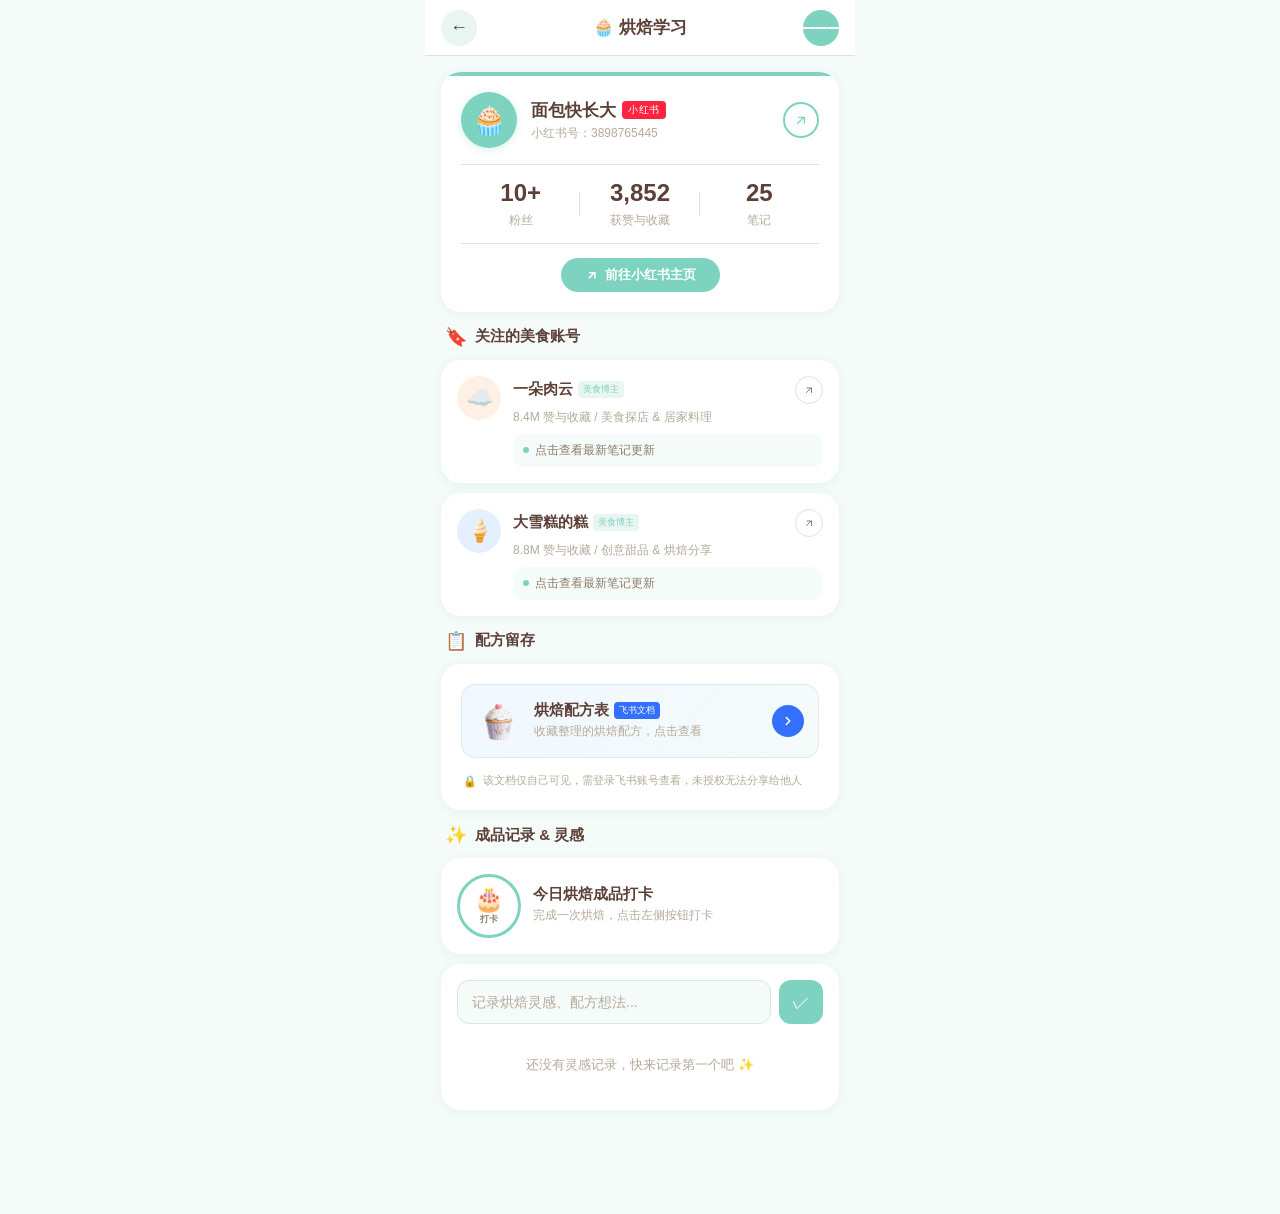
==== detail-baking.html @ 37992ed1 "烘焙学习页：第4步-成品记录打卡+灵感记录功能" ====
<!DOCTYPE html>
<html lang="zh-CN">
<head>
<meta charset="UTF-8">
<meta name="viewport" content="width=device-width, initial-scale=1.0, maximum-scale=1.0, user-scalable=no">
<title>烘焙学习</title>
<meta name="theme-color" content="#7DD3C0">
<meta name="apple-mobile-web-app-capable" content="yes">
<meta name="apple-mobile-web-app-status-bar-style" content="default">
<link rel="apple-touch-icon" href="icons/apple-touch-icon.png">
<link rel="manifest" href="manifest.json">
<link rel="icon" type="image/png" href="icons/favicon-32.png">
<style>
/* ============================================
   烘焙学习页 - 薄荷绿×巧克力棕
   ============================================ */
:root {
  --mint: #7DD3C0;
  --mint-light: #E8F5F1;
  --mint-lighter: #F5FBF9;
  --choco: #5D4037;
  --choco-light: #8D7B68;
  --choco-hint: #B5A99A;
  --border: #D4E8E0;
  --white: #FFFFFF;
  --shadow: 0 2px 12px rgba(125, 211, 192, 0.15);
  --shadow-float: 0 4px 20px rgba(125, 211, 192, 0.20);
}
*, *::before, *::after { margin: 0; padding: 0; box-sizing: border-box; }
body {
  font-family: -apple-system, BlinkMacSystemFont, 'PingFang SC', 'Noto Sans CJK SC', sans-serif;
  background: var(--mint-lighter);
  color: var(--choco);
  min-height: 100vh;
  max-width: 430px;
  margin: 0 auto;
  -webkit-font-smoothing: antialiased;
  padding-bottom: 90px;
}

/* --- 顶部导航栏 --- */
.header {
  position: sticky; top: 0; z-index: 100;
  display: flex; align-items: center; justify-content: space-between;
  height: 56px; padding: 0 16px;
  background: var(--white);
  border-bottom: 1px solid var(--border);
}
.header-back {
  width: 36px; height: 36px; border: none; border-radius: 50%;
  background: var(--mint-light); display: flex; align-items: center; justify-content: center;
  text-decoration: none; color: var(--choco); font-size: 18px; flex-shrink: 0;
}
.header-back:active { transform: scale(0.92); }
.header-title { flex: 1; text-align: center; font-size: 17px; font-weight: 600; color: var(--choco); }
.header-drawer {
  width: 36px; height: 36px; border: none; border-radius: 50%;
  background: var(--mint); display: flex; align-items: center; justify-content: center;
  cursor: pointer; flex-shrink: 0;
}
.header-drawer:active { transform: scale(0.92); }
.header-drawer span { display: block; width: 14px; height: 2px; background: var(--white); border-radius: 1px; margin: 1.5px 0; }

/* --- 主体内容 --- */
.main { padding: 16px 16px 0; }

/* --- 卡片 --- */
.card {
  background: var(--white);
  border-radius: 20px;
  padding: 20px;
  margin-bottom: 14px;
  box-shadow: var(--shadow);
}
.card-title {
  font-size: 15px; font-weight: 600; color: var(--choco);
  margin-bottom: 14px; display: flex; align-items: center; gap: 8px;
}
.card-title .emoji { font-size: 18px; }

/* ============================================
   第1步：小红书账号卡片
   ============================================ */
.xhs-card {
  background: var(--white);
  border-radius: 20px;
  padding: 20px;
  margin-bottom: 14px;
  box-shadow: var(--shadow);
  position: relative;
  overflow: hidden;
}
.xhs-card::before {
  content: '';
  position: absolute;
  top: 0; left: 0; right: 0;
  height: 4px;
  background: var(--mint);
}
.xhs-header {
  display: flex;
  align-items: center;
  gap: 14px;
  margin-bottom: 16px;
}
.xhs-avatar {
  width: 56px; height: 56px; border-radius: 50%;
  background: var(--mint);
  display: flex; align-items: center; justify-content: center;
  font-size: 28px; flex-shrink: 0;
  box-shadow: 0 2px 8px rgba(125, 211, 192, 0.3);
}
.xhs-info { flex: 1; min-width: 0; }
.xhs-name {
  font-size: 17px; font-weight: 700; color: var(--choco);
  margin-bottom: 3px;
  display: flex; align-items: center; gap: 6px;
}
.xhs-name .xhs-tag {
  font-size: 10px; font-weight: 500;
  background: #FF2442; color: #fff;
  padding: 2px 6px; border-radius: 4px;
  letter-spacing: 0.5px;
}
.xhs-id { font-size: 12px; color: var(--choco-hint); }
.xhs-jump-btn {
  width: 36px; height: 36px; border-radius: 50%;
  border: 2px solid var(--mint);
  background: var(--white);
  display: flex; align-items: center; justify-content: center;
  cursor: pointer; flex-shrink: 0;
  transition: all 0.2s;
}
.xhs-jump-btn:active { background: var(--mint-light); transform: scale(0.92); }
.xhs-jump-btn svg { width: 16px; height: 16px; color: var(--mint); }

.xhs-stats {
  display: flex;
  gap: 0;
  padding: 14px 0;
  border-top: 1px solid var(--border);
  border-bottom: 1px solid var(--border);
}
.xhs-stat-item {
  flex: 1; text-align: center;
  position: relative;
}
.xhs-stat-item:not(:last-child)::after {
  content: '';
  position: absolute;
  right: 0; top: 50%;
  transform: translateY(-50%);
  width: 1px; height: 24px;
  background: var(--border);
}
.xhs-stat-num {
  font-size: 24px; font-weight: 700; color: var(--choco);
  line-height: 1.2;
}
.xhs-stat-label {
  font-size: 12px; color: var(--choco-hint);
  margin-top: 4px;
}
.xhs-link-row {
  margin-top: 14px;
  display: flex;
  align-items: center;
  justify-content: center;
}
.xhs-link {
  display: inline-flex;
  align-items: center;
  gap: 6px;
  padding: 8px 24px;
  border-radius: 20px;
  background: var(--mint);
  color: var(--white);
  font-size: 13px;
  font-weight: 600;
  text-decoration: none;
  transition: all 0.2s;
}
.xhs-link:active { transform: scale(0.96); opacity: 0.9; }

/* ============================================
   第2步：关注的美食账号
   ============================================ */
.follow-section { margin-bottom: 14px; }
.follow-section-title {
  font-size: 15px; font-weight: 600; color: var(--choco);
  margin-bottom: 12px; display: flex; align-items: center; gap: 8px;
  padding: 0 4px;
}
.follow-section-title .emoji { font-size: 18px; }
.follow-card {
  background: var(--white);
  border-radius: 20px;
  padding: 16px;
  margin-bottom: 10px;
  box-shadow: var(--shadow);
  display: flex;
  align-items: flex-start;
  gap: 12px;
  transition: transform 0.2s;
}
.follow-card:active { transform: scale(0.98); }
.follow-avatar {
  width: 44px; height: 44px; border-radius: 50%;
  display: flex; align-items: center; justify-content: center;
  font-size: 22px; flex-shrink: 0;
}
.follow-avatar.a1 { background: #FFF0E5; }
.follow-avatar.a2 { background: #E5F0FF; }
.follow-body { flex: 1; min-width: 0; }
.follow-top {
  display: flex; align-items: center; justify-content: space-between;
  margin-bottom: 4px;
}
.follow-name {
  font-size: 15px; font-weight: 600; color: var(--choco);
  display: flex; align-items: center; gap: 5px;
}
.follow-tag {
  font-size: 9px; font-weight: 500;
  background: var(--mint-light); color: var(--mint);
  padding: 2px 5px; border-radius: 4px;
}
.follow-jump {
  width: 28px; height: 28px; border-radius: 50%;
  border: 1.5px solid var(--border);
  background: var(--white);
  display: flex; align-items: center; justify-content: center;
  flex-shrink: 0; cursor: pointer; transition: all 0.2s;
}
.follow-jump:active { background: var(--mint-light); transform: scale(0.9); }
.follow-jump svg { width: 12px; height: 12px; color: var(--choco-light); }
.follow-desc {
  font-size: 12px; color: var(--choco-hint);
  line-height: 1.5; margin-bottom: 8px;
  overflow: hidden; text-overflow: ellipsis;
  display: -webkit-box; -webkit-line-clamp: 1; -webkit-box-orient: vertical;
}
.follow-latest {
  display: flex; align-items: center; gap: 6px;
  padding: 8px 10px;
  background: var(--mint-lighter);
  border-radius: 10px;
  font-size: 12px; color: var(--choco-light);
}
.follow-latest .dot {
  width: 6px; height: 6px; border-radius: 50%;
  background: var(--mint); flex-shrink: 0;
  animation: pulse 2s ease-in-out infinite;
}
@keyframes pulse {
  0%, 100% { opacity: 1; }
  50% { opacity: 0.4; }
}
.follow-latest .latest-text {
  flex: 1; overflow: hidden; text-overflow: ellipsis; white-space: nowrap;
}
.follow-empty {
  text-align: center; padding: 24px 16px;
  color: var(--choco-hint); font-size: 13px;
  background: var(--white); border-radius: 20px;
  box-shadow: var(--shadow);
}

/* ============================================
   第3步：配方留存（飞书文档关联）
   ============================================ */
.recipe-section { margin-bottom: 14px; }
.recipe-section-title {
  font-size: 15px; font-weight: 600; color: var(--choco);
  margin-bottom: 12px; display: flex; align-items: center; gap: 8px;
  padding: 0 4px;
}
.recipe-section-title .emoji { font-size: 18px; }
.recipe-card {
  background: var(--white);
  border-radius: 20px;
  padding: 20px;
  box-shadow: var(--shadow);
  display: flex; flex-direction: column; gap: 14px;
}
.recipe-doc {
  display: flex; align-items: center; gap: 14px;
  padding: 14px;
  background: linear-gradient(135deg, #F0F7FF 0%, #F5FBF9 100%);
  border-radius: 14px;
  border: 1px solid #DDE8F5;
  cursor: pointer;
  transition: transform 0.2s;
}
.recipe-doc:active { transform: scale(0.98); }
.recipe-doc-icon {
  width: 44px; height: 44px; border-radius: 12px;
  background: transparent;
  display: flex; align-items: center; justify-content: center;
  flex-shrink: 0;
  overflow: hidden;
}
.recipe-doc-icon img {
  width: 100%; height: 100%; object-fit: contain;
}
.recipe-doc-body { flex: 1; min-width: 0; }
.recipe-doc-name {
  font-size: 15px; font-weight: 600; color: var(--choco);
  margin-bottom: 3px;
  display: flex; align-items: center; gap: 5px;
}
.recipe-doc-tag {
  font-size: 9px; font-weight: 500;
  background: #3370FF; color: #fff;
  padding: 2px 5px; border-radius: 4px;
}
.recipe-doc-desc {
  font-size: 12px; color: var(--choco-hint);
  overflow: hidden; text-overflow: ellipsis; white-space: nowrap;
}
.recipe-doc-arrow {
  width: 32px; height: 32px; border-radius: 50%;
  background: #3370FF;
  display: flex; align-items: center; justify-content: center;
  flex-shrink: 0;
}
.recipe-doc-arrow svg { width: 14px; height: 14px; color: #fff; }
.recipe-notice {
  display: flex; align-items: flex-start; gap: 6px;
  font-size: 11px; color: var(--choco-hint);
  line-height: 1.6;
  padding: 0 2px;
}
.recipe-notice .lock-icon { flex-shrink: 0; margin-top: 1px; }

/* ============================================
   第4步：成品记录打卡 + 灵感记录
   ============================================ */
.record-section { margin-bottom: 14px; }
.record-section-title {
  font-size: 15px; font-weight: 600; color: var(--choco);
  margin-bottom: 12px; display: flex; align-items: center; gap: 8px;
  padding: 0 4px;
}
.record-section-title .emoji { font-size: 18px; }

/* 打卡区 */
.checkin-row {
  display: flex; align-items: center; gap: 12px;
  background: var(--white);
  border-radius: 20px;
  padding: 16px;
  margin-bottom: 10px;
  box-shadow: var(--shadow);
}
.checkin-btn-large {
  width: 64px; height: 64px; border-radius: 50%;
  border: 3px solid var(--mint);
  background: var(--white);
  display: flex; flex-direction: column;
  align-items: center; justify-content: center;
  cursor: pointer; flex-shrink: 0;
  transition: all 0.25s ease;
  gap: 2px;
}
.checkin-btn-large:active { transform: scale(0.92); }
.checkin-btn-large .check-icon { font-size: 24px; line-height: 1; }
.checkin-btn-large .check-text { font-size: 9px; color: var(--choco-light); font-weight: 600; }
.checkin-btn-large.done {
  background: var(--mint);
  border-color: var(--mint);
}
.checkin-btn-large.done .check-icon { color: var(--white); }
.checkin-btn-large.done .check-text { color: var(--white); }
.checkin-info { flex: 1; min-width: 0; }
.checkin-info-title { font-size: 15px; font-weight: 600; color: var(--choco); margin-bottom: 3px; }
.checkin-info-desc { font-size: 12px; color: var(--choco-hint); line-height: 1.4; }
.checkin-info-date { font-size: 11px; color: var(--mint); margin-top: 4px; font-weight: 500; }

/* 灵感记录区 */
.inspiration-box {
  background: var(--white);
  border-radius: 20px;
  padding: 16px;
  box-shadow: var(--shadow);
}
.inspiration-input-row {
  display: flex; gap: 8px; margin-bottom: 12px;
}
.inspiration-input {
  flex: 1;
  height: 44px;
  border: 1.5px solid var(--border);
  border-radius: 12px;
  padding: 0 14px;
  font-size: 14px;
  font-family: inherit;
  color: var(--choco);
  background: var(--mint-lighter);
  outline: none;
  transition: border-color 0.2s;
}
.inspiration-input:focus { border-color: var(--mint); }
.inspiration-input::placeholder { color: var(--choco-hint); }
.inspiration-save-btn {
  width: 44px; height: 44px; border-radius: 12px;
  border: none;
  background: var(--mint); color: var(--white);
  font-size: 18px; cursor: pointer; flex-shrink: 0;
  display: flex; align-items: center; justify-content: center;
  transition: transform 0.15s;
}
.inspiration-save-btn:active { transform: scale(0.9); }

/* 灵感列表 */
.inspiration-list-title {
  font-size: 12px; color: var(--choco-hint);
  margin-bottom: 8px; font-weight: 500;
}
.inspiration-list {
  display: flex; flex-direction: column; gap: 8px;
  max-height: 240px; overflow-y: auto;
}
.inspiration-item {
  display: flex; align-items: flex-start; gap: 8px;
  padding: 10px 12px;
  background: var(--mint-lighter);
  border-radius: 12px;
  border-left: 3px solid var(--mint);
}
.inspiration-item-content { flex: 1; min-width: 0; }
.inspiration-item-text {
  font-size: 13px; color: var(--choco); line-height: 1.5;
  word-break: break-word;
}
.inspiration-item-time {
  font-size: 10px; color: var(--choco-hint); margin-top: 4px;
}
.inspiration-item-delete {
  width: 22px; height: 22px; border-radius: 50%;
  border: none; background: transparent;
  color: var(--choco-hint); font-size: 14px;
  cursor: pointer; flex-shrink: 0; line-height: 1;
  display: flex; align-items: center; justify-content: center;
}
.inspiration-item-delete:active { color: #FF6B6B; }
.inspiration-empty {
  text-align: center; padding: 20px 0;
  color: var(--choco-hint); font-size: 13px;
}

/* --- 底部操作栏 --- */
.footer {
  position: fixed; bottom: 0; left: 50%; transform: translateX(-50%);
  width: 100%; max-width: 430px;
  display: flex; gap: 12px;
  padding: 12px 16px;
  padding-bottom: max(12px, env(safe-area-inset-bottom));
  background: rgba(255, 255, 255, 0.95);
  backdrop-filter: blur(12px);
  border-top: 1px solid var(--border);
  z-index: 50;
}
.btn-primary {
  flex: 2; height: 48px; border: none; border-radius: 14px;
  background: var(--mint); color: var(--white);
  font-size: 15px; font-weight: 600; cursor: pointer;
  display: flex; align-items: center; justify-content: center; gap: 6px;
  transition: transform 0.15s;
}
.btn-primary:active { transform: scale(0.97); }
.btn-primary.checked { background: var(--mint-light); color: var(--choco); border: 1.5px solid var(--mint); }
.btn-secondary {
  flex: 1; height: 48px; border: 1.5px solid var(--mint); border-radius: 14px;
  background: var(--white); color: var(--choco);
  font-size: 15px; font-weight: 600; cursor: pointer;
  display: flex; align-items: center; justify-content: center; gap: 6px;
  transition: all 0.2s;
}
.btn-secondary:active { background: var(--mint-light); transform: scale(0.97); }

/* --- Toast --- */
.toast {
  position: fixed; top: 50%; left: 50%;
  transform: translate(-50%, -50%) scale(0.8);
  background: rgba(93, 64, 55, 0.9); color: #fff;
  padding: 14px 22px; border-radius: 14px;
  font-size: 13px; font-weight: 500;
  z-index: 999; opacity: 0; visibility: hidden;
  transition: all 0.3s cubic-bezier(0.34, 1.56, 0.64, 1);
  white-space: nowrap;
}
.toast.show { opacity: 1; visibility: visible; transform: translate(-50%, -50%) scale(1); }

/* --- 右侧抽屉 --- */
.drawer-overlay { position: fixed; top: 0; left: 0; right: 0; bottom: 0; background: rgba(0,0,0,0.35); z-index: 300; opacity: 0; visibility: hidden; transition: all 0.3s ease; }
.drawer-overlay.open { opacity: 1; visibility: visible; }
.drawer { position: fixed; top: 0; right: -300px; width: 280px; height: 100%; background: var(--white); z-index: 301; transition: right 0.35s cubic-bezier(0.32,0.72,0,1); display: flex; flex-direction: column; box-shadow: -4px 0 24px rgba(0,0,0,0.08); }
.drawer.open { right: 0; }
.drawer-header { padding: 24px 20px 16px; border-bottom: 1px solid var(--border); }
.drawer-avatar { width: 56px; height: 56px; border-radius: 50%; background: var(--mint); display: flex; align-items: center; justify-content: center; margin-bottom: 12px; font-size: 28px; }
.drawer-title { font-size: 18px; font-weight: 700; color: var(--choco); margin-bottom: 4px; }
.drawer-subtitle { font-size: 13px; color: var(--choco-hint); }
.drawer-menu { flex: 1; overflow-y: auto; padding: 12px 0; }
.drawer-menu-item { display: flex; align-items: center; gap: 12px; padding: 12px 20px; cursor: pointer; transition: background 0.2s; text-decoration: none; color: var(--choco); font-size: 15px; }
.drawer-menu-item:active { background: var(--mint-light); }
.drawer-menu-item.active { background: var(--mint-light); color: var(--mint); font-weight: 600; }
.drawer-menu-item .menu-emoji { font-size: 20px; width: 28px; text-align: center; flex-shrink: 0; }
.drawer-menu-item.home-link { border-bottom: 1px solid var(--border); margin-bottom: 8px; color: var(--mint); font-weight: 600; }
.drawer-footer { padding: 16px 20px; padding-bottom: calc(20px + env(safe-area-inset-bottom, 20px)); border-top: 1px solid var(--border); }
.drawer-reset-btn { width: 100%; padding: 12px; border-radius: 12px; background: var(--mint-light); border: 1.5px solid var(--mint); color: var(--choco); font-size: 13px; font-weight: 500; cursor: pointer; transition: all 0.2s; }
.drawer-reset-btn:active { background: var(--mint); color: #fff; }
</style>
</head>
<body>
<!-- 右侧滑出抽屉 -->
<div class="drawer-overlay" id="drawerOverlay"></div>
<div class="drawer" id="sideDrawer">
  <div class="drawer-header">
    <div class="drawer-avatar">🧁</div>
    <div class="drawer-title">每日打卡工作台</div>
    <div class="drawer-subtitle">每天进步一点点 ✨</div>
  </div>
  <div class="drawer-menu">
    <a class="drawer-menu-item home-link" href="index.html"><span class="menu-emoji">🏠</span>返回首页</a>
    <a class="drawer-menu-item" href="detail-reading.html"><span class="menu-emoji">📖</span>每日阅读</a>
    <a class="drawer-menu-item" href="detail-eating.html"><span class="menu-emoji">🍱</span>好好吃饭</a>
    <a class="drawer-menu-item" href="detail-weight.html"><span class="menu-emoji">🧍‍♀️</span>体重管理</a>
    <a class="drawer-menu-item" href="detail-exercise.html"><span class="menu-emoji">🏃</span>锻炼身体</a>
    <a class="drawer-menu-item active" href="detail-baking.html"><span class="menu-emoji">🧁</span>烘焙学习</a>
    <a class="drawer-menu-item" href="detail-fashion.html"><span class="menu-emoji">👗</span>穿搭美妆</a>
    <a class="drawer-menu-item" href="detail-media.html"><span class="menu-emoji">📱</span>自媒体计划</a>
    <a class="drawer-menu-item" href="detail-photo.html"><span class="menu-emoji">📷</span>摄影剪辑</a>
    <a class="drawer-menu-item" href="detail-podcast.html"><span class="menu-emoji">🎧</span>每日播客</a>
    <a class="drawer-menu-item" href="detail-news.html"><span class="menu-emoji">📰</span>新闻热点</a>
    <a class="drawer-menu-item" href="detail-finance.html"><span class="menu-emoji">💰</span>理财知识</a>
    <a class="drawer-menu-item" href="detail-review.html"><span class="menu-emoji">🌙</span>每日复盘</a>
  </div>
  <div class="drawer-footer">
    <button class="drawer-reset-btn" id="resetBtn">🔄 每日重置</button>
  </div>
</div>

<!-- 顶部导航栏 -->
<div class="header">
  <a class="header-back" href="index.html">←</a>
  <span class="header-title">🧁 烘焙学习</span>
  <button type="button" class="header-drawer" id="drawerBtn">
    <span></span><span></span><span></span>
  </button>
</div>

<!-- 主体内容 -->
<div class="main">

  <!-- 第1步：我的小红书账号 -->
  <div class="xhs-card">
    <div class="xhs-header">
      <div class="xhs-avatar">🧁</div>
      <div class="xhs-info">
        <div class="xhs-name">
          面包快长大
          <span class="xhs-tag">小红书</span>
        </div>
        <div class="xhs-id">小红书号：3898765445</div>
      </div>
      <a class="xhs-jump-btn" id="xhsJumpBtn" href="https://xhslink.cn/m/6hJOHOEckM2" target="_blank" rel="noopener" title="跳转小红书主页">
        <svg viewBox="0 0 24 24" fill="none" stroke="currentColor" stroke-width="2" stroke-linecap="round" stroke-linejoin="round">
          <path d="M7 17l9.2-9.2M17 17V8H8"/>
        </svg>
      </a>
    </div>
    <div class="xhs-stats">
      <div class="xhs-stat-item">
        <div class="xhs-stat-num" id="xhsFollowers">10+</div>
        <div class="xhs-stat-label">粉丝</div>
      </div>
      <div class="xhs-stat-item">
        <div class="xhs-stat-num" id="xhsLikes">3,852</div>
        <div class="xhs-stat-label">获赞与收藏</div>
      </div>
      <div class="xhs-stat-item">
        <div class="xhs-stat-num" id="xhsVideos">25</div>
        <div class="xhs-stat-label">笔记</div>
      </div>
    </div>
    <div class="xhs-link-row">
      <a class="xhs-link" id="xhsLink" href="https://xhslink.cn/m/6hJOHOEckM2" target="_blank" rel="noopener">
        <svg width="14" height="14" viewBox="0 0 24 24" fill="none" stroke="currentColor" stroke-width="2.5" stroke-linecap="round"><path d="M7 17l9.2-9.2M17 17V8H8"/></svg>
        前往小红书主页
      </a>
    </div>
  </div>

  <!-- 第2步：关注的美食账号 -->
  <div class="follow-section">
    <div class="follow-section-title">
      <span class="emoji">🔖</span>
      关注的美食账号
    </div>

    <!-- 账号1 -->
    <div class="follow-card">
      <div class="follow-avatar a1">☁️</div>
      <div class="follow-body">
        <div class="follow-top">
          <div class="follow-name">
            一朵肉云
            <span class="follow-tag">美食博主</span>
          </div>
          <button class="follow-jump" data-url="https://xhslink.cn/m/9Q2WE0Vwj1l" type="button">
            <svg viewBox="0 0 24 24" fill="none" stroke="currentColor" stroke-width="2" stroke-linecap="round"><path d="M7 17l9.2-9.2M17 17V8H8"/></svg>
          </button>
        </div>
        <div class="follow-desc">8.4M 赞与收藏 / 美食探店 & 居家料理</div>
        <div class="follow-latest">
          <span class="dot"></span>
          <span class="latest-text">点击查看最新笔记更新</span>
        </div>
      </div>
    </div>

    <!-- 账号2 -->
    <div class="follow-card">
      <div class="follow-avatar a2">🍦</div>
      <div class="follow-body">
        <div class="follow-top">
          <div class="follow-name">
            大雪糕的糕
            <span class="follow-tag">美食博主</span>
          </div>
          <button class="follow-jump" data-url="https://xhslink.cn/m/7KZGOA8Qvrm" type="button">
            <svg viewBox="0 0 24 24" fill="none" stroke="currentColor" stroke-width="2" stroke-linecap="round"><path d="M7 17l9.2-9.2M17 17V8H8"/></svg>
          </button>
        </div>
        <div class="follow-desc">8.8M 赞与收藏 / 创意甜品 & 烘焙分享</div>
        <div class="follow-latest">
          <span class="dot"></span>
          <span class="latest-text">点击查看最新笔记更新</span>
        </div>
      </div>
    </div>
  </div>

  <!-- 第3步：配方留存（飞书文档关联） -->
  <div class="recipe-section">
    <div class="recipe-section-title">
      <span class="emoji">📋</span>
      配方留存
    </div>
    <div class="recipe-card">
      <div class="recipe-doc" id="recipeDoc">
        <div class="recipe-doc-icon"><img src="icons/cupcake-icon.png" alt="配方"></div>
        <div class="recipe-doc-body">
          <div class="recipe-doc-name">
            烘焙配方表
            <span class="recipe-doc-tag">飞书文档</span>
          </div>
          <div class="recipe-doc-desc">收藏整理的烘焙配方，点击查看</div>
        </div>
        <div class="recipe-doc-arrow">
          <svg viewBox="0 0 24 24" fill="none" stroke="currentColor" stroke-width="2.5" stroke-linecap="round"><path d="M9 18l6-6-6-6"/></svg>
        </div>
      </div>
      <div class="recipe-notice">
        <span class="lock-icon">🔒</span>
        <span>该文档仅自己可见，需登录飞书账号查看，未授权无法分享给他人</span>
      </div>
    </div>
  </div>

  <!-- 第4步：成品记录打卡 + 灵感记录 -->
  <div class="record-section">
    <div class="record-section-title">
      <span class="emoji">✨</span>
      成品记录 & 灵感
    </div>

    <!-- 打卡区 -->
    <div class="checkin-row">
      <button class="checkin-btn-large" id="bakingCheckinBtn" type="button">
        <span class="check-icon">🎂</span>
        <span class="check-text">打卡</span>
      </button>
      <div class="checkin-info">
        <div class="checkin-info-title">今日烘焙成品打卡</div>
        <div class="checkin-info-desc">完成一次烘焙，点击左侧按钮打卡</div>
        <div class="checkin-info-date" id="checkinDate"></div>
      </div>
    </div>

    <!-- 灵感记录区 -->
    <div class="inspiration-box">
      <div class="inspiration-input-row">
        <input type="text" class="inspiration-input" id="inspirationInput" placeholder="记录烘焙灵感、配方想法..." maxlength="200">
        <button class="inspiration-save-btn" id="inspirationSaveBtn" type="button">✓</button>
      </div>
      <div class="inspiration-list-title" id="inspirationListTitle" style="display:none;">灵感记录</div>
      <div class="inspiration-list" id="inspirationList"></div>
    </div>
  </div>

</div>

<script>
/* 打卡逻辑 */
function getTodayKey(){var n=new Date();return n.getFullYear()+'-'+String(n.getMonth()+1).padStart(2,'0')+'-'+String(n.getDate()).padStart(2,'0')}
function getCheckinRecords(){try{var d=JSON.parse(localStorage.getItem('checkin_records')||'{}');return d[getTodayKey()]||[]}catch(e){return[]}}
function isChecked(id){return getCheckinRecords().indexOf(id)!==-1}
function submitCheckin(id){var d=JSON.parse(localStorage.getItem('checkin_records')||'{}');var t=getTodayKey();if(!d[t])d[t]=[];if(d[t].indexOf(id)===-1){d[t].push(id);localStorage.setItem('checkin_records',JSON.stringify(d))}updateBakingCheckin(true);showToast('打卡成功 🧁 今日烘焙完成！')}
function undoCheckin(id){var d=JSON.parse(localStorage.getItem('checkin_records')||'{}');var t=getTodayKey();if(d[t]){d[t]=d[t].filter(function(i){return i!==id});localStorage.setItem('checkin_records',JSON.stringify(d))}updateBakingCheckin(false);showToast('已撤销打卡')}
function toggleCheckin(id){if(isChecked(id)){undoCheckin(id)}else{submitCheckin(id)}}

/* 更新烘焙打卡按钮状态 */
function updateBakingCheckin(checked){
  var btn=document.getElementById('bakingCheckinBtn');
  var dateEl=document.getElementById('checkinDate');
  if(!btn)return;
  if(checked){
    btn.classList.add('done');
    btn.querySelector('.check-icon').textContent='✓';
    btn.querySelector('.check-text').textContent='已完成';
    if(dateEl)dateEl.textContent='✓ '+getTodayKey()+' 已完成打卡';
  }else{
    btn.classList.remove('done');
    btn.querySelector('.check-icon').textContent='🎂';
    btn.querySelector('.check-text').textContent='打卡';
    if(dateEl)dateEl.textContent='';
  }
}

/* 灵感记录逻辑 */
function getInspirations(){try{return JSON.parse(localStorage.getItem('baking_inspirations')||'[]')}catch(e){return[]}}
function saveInspirations(list){localStorage.setItem('baking_inspirations',JSON.stringify(list))}
function addInspiration(text){
  var list=getInspirations();
  var now=new Date();
  var timeStr=now.getFullYear()+'-'+String(now.getMonth()+1).padStart(2,'0')+'-'+String(now.getDate()).padStart(2,'0')+' '+String(now.getHours()).padStart(2,'0')+':'+String(now.getMinutes()).padStart(2,'0');
  list.unshift({id:Date.now(),text:text,time:timeStr});
  saveInspirations(list);
  renderInspirations();
}
function deleteInspiration(id){
  var list=getInspirations().filter(function(i){return i.id!==id});
  saveInspirations(list);
  renderInspirations();
}
function renderInspirations(){
  var list=getInspirations();
  var container=document.getElementById('inspirationList');
  var titleEl=document.getElementById('inspirationListTitle');
  if(!container)return;
  if(list.length===0){
    container.innerHTML='<div class="inspiration-empty">还没有灵感记录，快来记录第一个吧 ✨</div>';
    if(titleEl)titleEl.style.display='none';
    return;
  }
  if(titleEl)titleEl.style.display='block';
  container.innerHTML=list.map(function(item){
    return '<div class="inspiration-item">'+
      '<div class="inspiration-item-content">'+
        '<div class="inspiration-item-text">'+item.text+'</div>'+
        '<div class="inspiration-item-time">'+item.time+'</div>'+
      '</div>'+
      '<button class="inspiration-item-delete" data-id="'+item.id+'" type="button">✕</button>'+
    '</div>';
  }).join('');
  /* 绑定删除事件 */
  container.querySelectorAll('.inspiration-item-delete').forEach(function(btn){
    btn.addEventListener('click',function(e){
      e.preventDefault();e.stopPropagation();
      var id=parseInt(this.getAttribute('data-id'));
      deleteInspiration(id);
      showToast('已删除');
    });
  });
}

/* Toast */
function showToast(msg){var e=document.getElementById('appToast');if(e)e.remove();var t=document.createElement('div');t.className='toast';t.id='appToast';t.textContent=msg;document.body.appendChild(t);requestAnimationFrame(function(){t.classList.add('show')});setTimeout(function(){t.classList.remove('show');setTimeout(function(){t.remove()},300)},1500)}

/* 抽屉 */
function toggleDrawer(){var o=document.getElementById('drawerOverlay'),d=document.getElementById('sideDrawer');var isOpen=d.classList.contains('open');if(isOpen){d.classList.remove('open');o.classList.remove('open');document.body.style.overflow=''}else{d.classList.add('open');o.classList.add('open');document.body.style.overflow='hidden'}}
function resetToday(){try{localStorage.setItem('checkin_records',JSON.stringify({}))}catch(e){}toggleDrawer();showToast('今日打卡已重置 🧁')}

/* 事件绑定 */
document.addEventListener('DOMContentLoaded',function(){
  var btn=document.getElementById('drawerBtn');
  var overlay=document.getElementById('drawerOverlay');
  var resetBtn=document.getElementById('resetBtn');
  if(btn)btn.addEventListener('click',function(e){e.preventDefault();e.stopPropagation();toggleDrawer()});
  if(overlay)overlay.addEventListener('click',function(e){toggleDrawer()});
  if(resetBtn)resetBtn.addEventListener('click',function(e){e.preventDefault();e.stopPropagation();resetToday()});

  /* 烘焙打卡按钮 */
  var bakingBtn=document.getElementById('bakingCheckinBtn');
  if(bakingBtn)bakingBtn.addEventListener('click',function(e){e.preventDefault();e.stopPropagation();toggleCheckin(5)});

  /* 灵感记录保存 */
  var insInput=document.getElementById('inspirationInput');
  var insSaveBtn=document.getElementById('inspirationSaveBtn');
  function saveInspiration(){
    var text=insInput.value.trim();
    if(!text){showToast('请输入灵感内容');return}
    addInspiration(text);
    insInput.value='';
    showToast('灵感已记录 ✨');
  }
  if(insSaveBtn)insSaveBtn.addEventListener('click',function(e){e.preventDefault();e.stopPropagation();saveInspiration()});
  if(insInput)insInput.addEventListener('keydown',function(e){if(e.key==='Enter'){e.preventDefault();saveInspiration()}});

  /* 小红书跳转 - 显式跳转避免移动端拦截 */
  var xhsUrl='https://xhslink.cn/m/6hJOHOEckM2';
  var xhsBtn=document.getElementById('xhsJumpBtn');
  var xhsLink=document.getElementById('xhsLink');
  function goXHS(e){e.preventDefault();e.stopPropagation();window.location.href=xhsUrl;}
  if(xhsBtn)xhsBtn.addEventListener('click',goXHS);
  if(xhsLink)xhsLink.addEventListener('click',goXHS);

  /* 关注账号跳转 */
  var followBtns=document.querySelectorAll('.follow-jump');
  followBtns.forEach(function(fbtn){
    fbtn.addEventListener('click',function(e){
      e.preventDefault();e.stopPropagation();
      var url=this.getAttribute('data-url');
      if(url){window.location.href=url;}
    });
  });

  /* 飞书配方文档跳转 */
  var recipeDoc=document.getElementById('recipeDoc');
  if(recipeDoc)recipeDoc.addEventListener('click',function(e){
    e.preventDefault();e.stopPropagation();
    window.location.href='https://bg2633jeoj.feishu.cn/wiki/Xt3bwQ8ZqiCbPxkt0x5c9tXunQe?sheet=397db3';
  });

  /* 初始化打卡状态和灵感列表 */
  updateBakingCheckin(isChecked(5));
  renderInspirations();
});
</script>

<!-- Service Worker 注册（PWA 离线支持） -->
<script>
if ('serviceWorker' in navigator) {
  window.addEventListener('load', function() {
    navigator.serviceWorker.register('./sw.js').catch(function(){});
  });
}
</script>
</body>
</html>
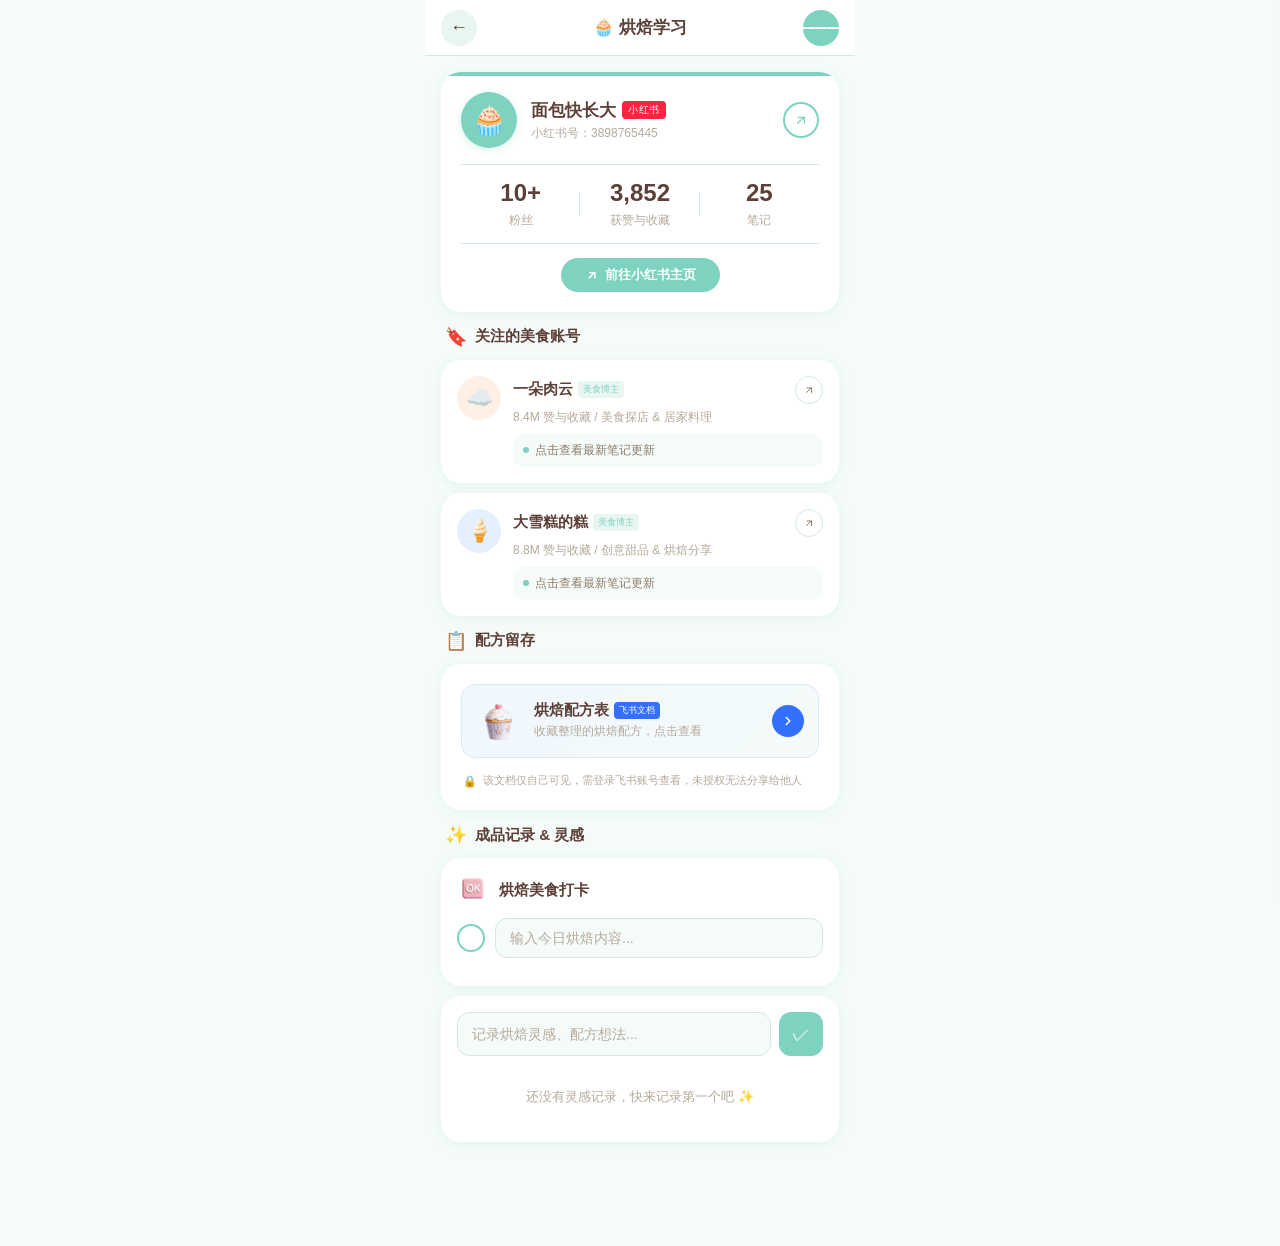
==== commit f476fca7: "烘焙学习页：打卡区改为待办输入+OK图标+圆形勾选变灰" ====
--- a/detail-baking.html
+++ b/detail-baking.html
@@ -346,36 +346,66 @@
 
 /* 打卡区 */
 .checkin-row {
-  display: flex; align-items: center; gap: 12px;
+  display: flex; flex-direction: column; gap: 12px;
   background: var(--white);
   border-radius: 20px;
   padding: 16px;
   margin-bottom: 10px;
   box-shadow: var(--shadow);
 }
-.checkin-btn-large {
-  width: 64px; height: 64px; border-radius: 50%;
-  border: 3px solid var(--mint);
-  background: var(--white);
-  display: flex; flex-direction: column;
-  align-items: center; justify-content: center;
+.checkin-top {
+  display: flex; align-items: center; gap: 10px;
+}
+.checkin-top-icon {
+  width: 32px; height: 32px;
+  display: flex; align-items: center; justify-content: center;
+  flex-shrink: 0;
+}
+.checkin-top-icon img { width: 100%; height: 100%; object-fit: contain; }
+.checkin-top-title { font-size: 15px; font-weight: 600; color: var(--choco); }
+
+/* 待办输入行 */
+.todo-row {
+  display: flex; align-items: center; gap: 10px;
+}
+.todo-check {
+  width: 28px; height: 28px; border-radius: 50%;
+  border: 2.5px solid var(--mint);
+  background: var(--white);
+  display: flex; align-items: center; justify-content: center;
   cursor: pointer; flex-shrink: 0;
   transition: all 0.25s ease;
-  gap: 2px;
-}
-.checkin-btn-large:active { transform: scale(0.92); }
-.checkin-btn-large .check-icon { font-size: 24px; line-height: 1; }
-.checkin-btn-large .check-text { font-size: 9px; color: var(--choco-light); font-weight: 600; }
-.checkin-btn-large.done {
-  background: var(--mint);
-  border-color: var(--mint);
-}
-.checkin-btn-large.done .check-icon { color: var(--white); }
-.checkin-btn-large.done .check-text { color: var(--white); }
-.checkin-info { flex: 1; min-width: 0; }
-.checkin-info-title { font-size: 15px; font-weight: 600; color: var(--choco); margin-bottom: 3px; }
-.checkin-info-desc { font-size: 12px; color: var(--choco-hint); line-height: 1.4; }
-.checkin-info-date { font-size: 11px; color: var(--mint); margin-top: 4px; font-weight: 500; }
+  font-size: 14px; color: transparent;
+}
+.todo-check:active { transform: scale(0.9); }
+.todo-check.done {
+  background: #C8C8C8;
+  border-color: #C8C8C8;
+  color: var(--white);
+}
+.todo-input {
+  flex: 1;
+  height: 40px;
+  border: 1.5px solid var(--border);
+  border-radius: 12px;
+  padding: 0 14px;
+  font-size: 14px;
+  font-family: inherit;
+  color: var(--choco);
+  background: var(--mint-lighter);
+  outline: none;
+  transition: border-color 0.2s;
+}
+.todo-input:focus { border-color: var(--mint); }
+.todo-input::placeholder { color: var(--choco-hint); }
+.todo-input.done {
+  background: #F5F5F5;
+  color: #B5A99A;
+  text-decoration: line-through;
+}
+.checkin-date {
+  font-size: 11px; color: var(--mint); font-weight: 500;
+}
 
 /* 灵感记录区 */
 .inspiration-box {
@@ -678,15 +708,15 @@
 
     <!-- 打卡区 -->
     <div class="checkin-row">
-      <button class="checkin-btn-large" id="bakingCheckinBtn" type="button">
-        <span class="check-icon">🎂</span>
-        <span class="check-text">打卡</span>
-      </button>
-      <div class="checkin-info">
-        <div class="checkin-info-title">今日烘焙成品打卡</div>
-        <div class="checkin-info-desc">完成一次烘焙，点击左侧按钮打卡</div>
-        <div class="checkin-info-date" id="checkinDate"></div>
-      </div>
+      <div class="checkin-top">
+        <div class="checkin-top-icon"><img src="icons/ok-icon.png" alt="打卡"></div>
+        <div class="checkin-top-title">烘焙美食打卡</div>
+      </div>
+      <div class="todo-row">
+        <button class="todo-check" id="bakingTodoCheck" type="button">✓</button>
+        <input type="text" class="todo-input" id="bakingTodoInput" placeholder="输入今日烘焙内容..." maxlength="100">
+      </div>
+      <div class="checkin-date" id="checkinDate"></div>
     </div>
 
     <!-- 灵感记录区 -->
@@ -713,19 +743,29 @@
 
 /* 更新烘焙打卡按钮状态 */
 function updateBakingCheckin(checked){
-  var btn=document.getElementById('bakingCheckinBtn');
+  var checkBtn=document.getElementById('bakingTodoCheck');
+  var inputEl=document.getElementById('bakingTodoInput');
   var dateEl=document.getElementById('checkinDate');
-  if(!btn)return;
-  if(checked){
-    btn.classList.add('done');
-    btn.querySelector('.check-icon').textContent='✓';
-    btn.querySelector('.check-text').textContent='已完成';
-    if(dateEl)dateEl.textContent='✓ '+getTodayKey()+' 已完成打卡';
-  }else{
-    btn.classList.remove('done');
-    btn.querySelector('.check-icon').textContent='🎂';
-    btn.querySelector('.check-text').textContent='打卡';
-    if(dateEl)dateEl.textContent='';
+  if(checkBtn){
+    if(checked){
+      checkBtn.classList.add('done');
+    }else{
+      checkBtn.classList.remove('done');
+    }
+  }
+  if(inputEl){
+    if(checked){
+      inputEl.classList.add('done');
+    }else{
+      inputEl.classList.remove('done');
+    }
+  }
+  if(dateEl){
+    if(checked){
+      dateEl.textContent='✓ '+getTodayKey()+' 已完成打卡';
+    }else{
+      dateEl.textContent='';
+    }
   }
 }
 
@@ -792,9 +832,9 @@
   if(overlay)overlay.addEventListener('click',function(e){toggleDrawer()});
   if(resetBtn)resetBtn.addEventListener('click',function(e){e.preventDefault();e.stopPropagation();resetToday()});
 
-  /* 烘焙打卡按钮 */
-  var bakingBtn=document.getElementById('bakingCheckinBtn');
-  if(bakingBtn)bakingBtn.addEventListener('click',function(e){e.preventDefault();e.stopPropagation();toggleCheckin(5)});
+  /* 烘焙打卡 - 圆形待办按钮 */
+  var todoCheck=document.getElementById('bakingTodoCheck');
+  if(todoCheck)todoCheck.addEventListener('click',function(e){e.preventDefault();e.stopPropagation();toggleCheckin(5)});
 
   /* 灵感记录保存 */
   var insInput=document.getElementById('inspirationInput');
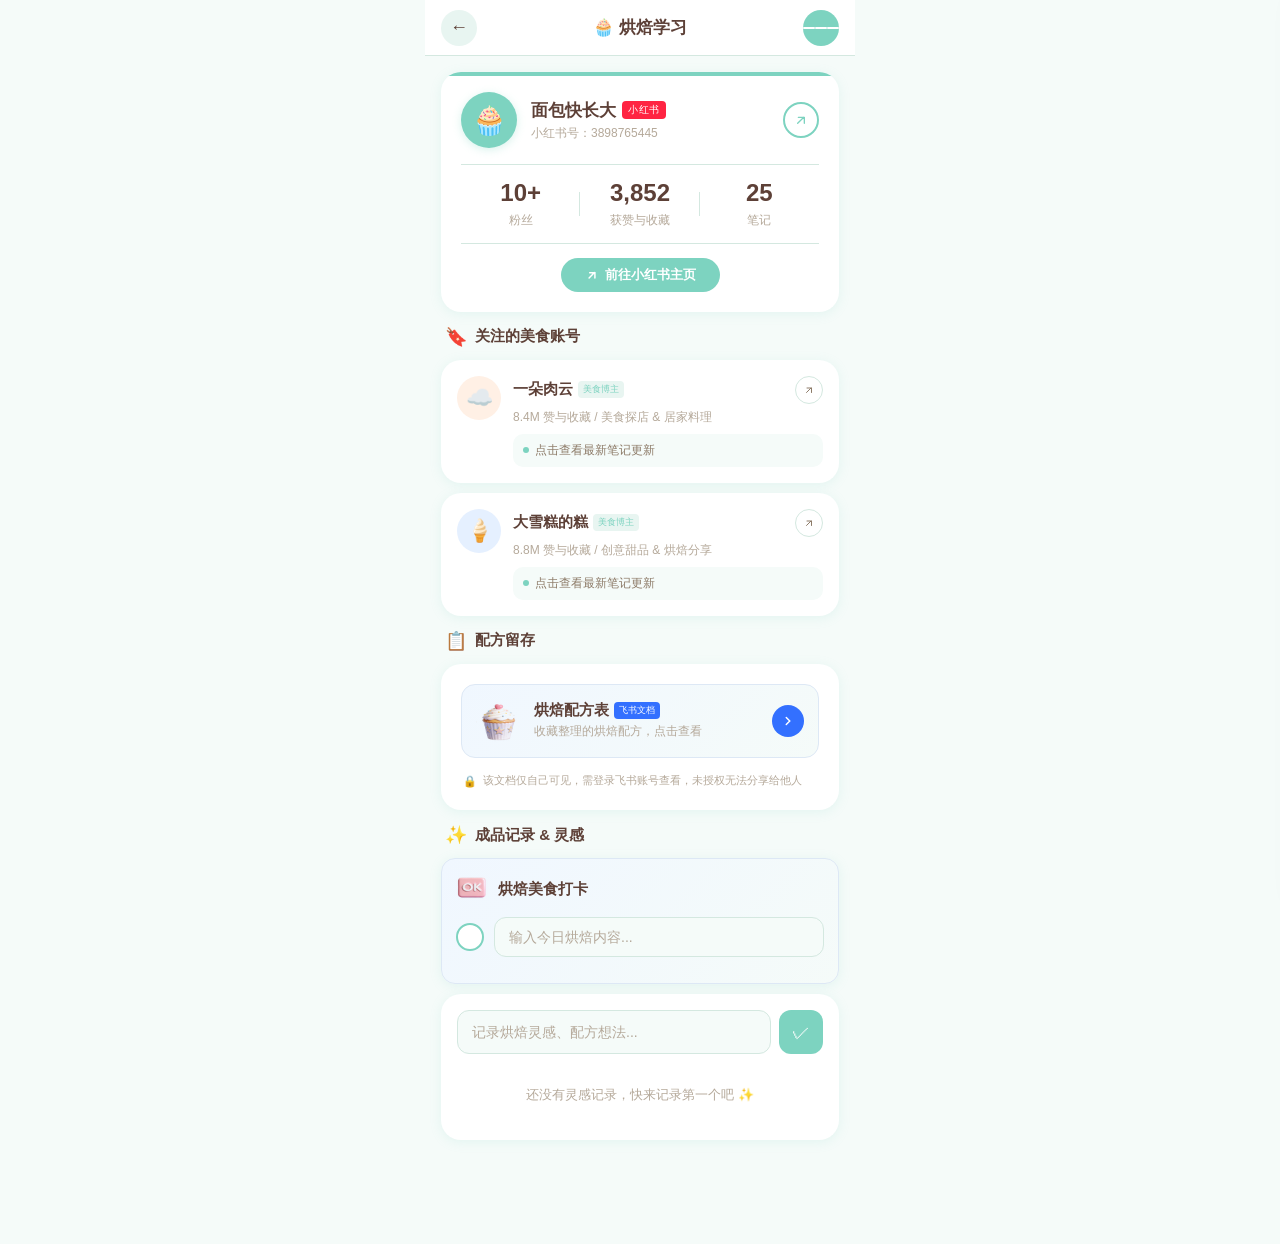
==== commit 05b0b1f8: "优化：压缩图标加载速度+打卡区蓝色底框对齐配方区" ====
--- a/detail-baking.html
+++ b/detail-baking.html
@@ -347,9 +347,10 @@
 /* 打卡区 */
 .checkin-row {
   display: flex; flex-direction: column; gap: 12px;
-  background: var(--white);
-  border-radius: 20px;
-  padding: 16px;
+  background: linear-gradient(135deg, #F0F7FF 0%, #F5FBF9 100%);
+  border-radius: 14px;
+  border: 1px solid #DDE8F5;
+  padding: 14px;
   margin-bottom: 10px;
   box-shadow: var(--shadow);
 }
@@ -680,7 +681,7 @@
     </div>
     <div class="recipe-card">
       <div class="recipe-doc" id="recipeDoc">
-        <div class="recipe-doc-icon"><img src="icons/cupcake-icon.png" alt="配方"></div>
+        <div class="recipe-doc-icon"><img src="icons/cupcake-icon-sm.png" alt="配方"></div>
         <div class="recipe-doc-body">
           <div class="recipe-doc-name">
             烘焙配方表
@@ -709,7 +710,7 @@
     <!-- 打卡区 -->
     <div class="checkin-row">
       <div class="checkin-top">
-        <div class="checkin-top-icon"><img src="icons/ok-icon.png" alt="打卡"></div>
+        <div class="checkin-top-icon"><img src="icons/ok-icon-sm.png" alt="打卡"></div>
         <div class="checkin-top-title">烘焙美食打卡</div>
       </div>
       <div class="todo-row">
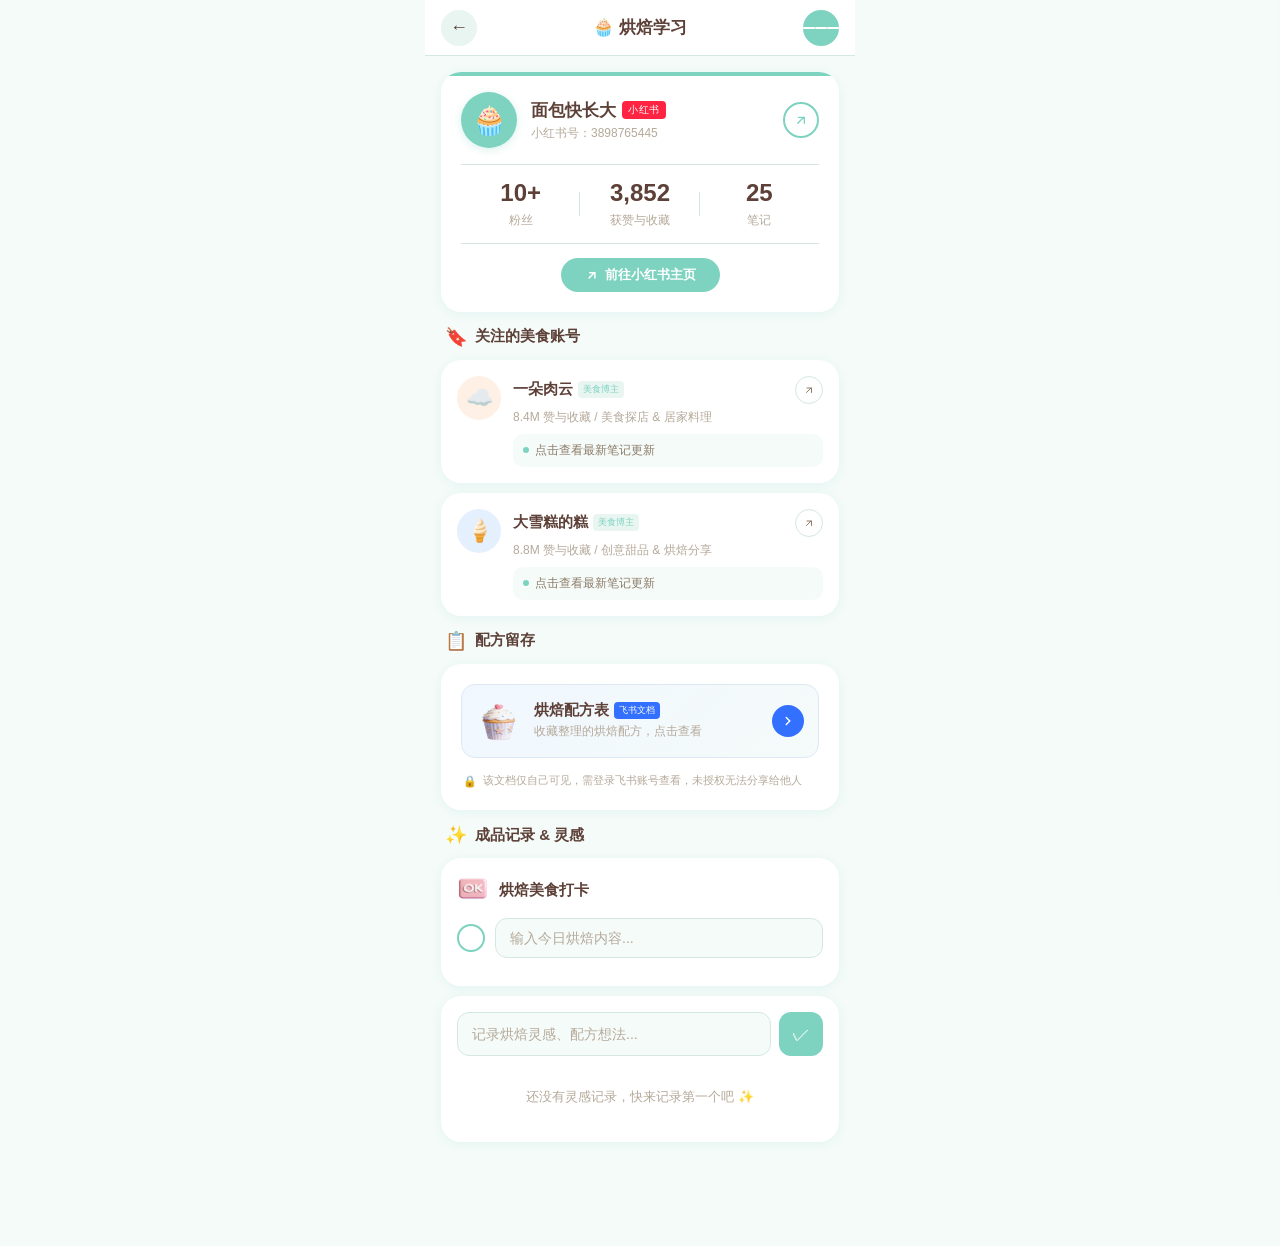
==== commit 62c81b91: "恢复打卡卡片为白色样式" ====
--- a/detail-baking.html
+++ b/detail-baking.html
@@ -347,10 +347,9 @@
 /* 打卡区 */
 .checkin-row {
   display: flex; flex-direction: column; gap: 12px;
-  background: linear-gradient(135deg, #F0F7FF 0%, #F5FBF9 100%);
-  border-radius: 14px;
-  border: 1px solid #DDE8F5;
-  padding: 14px;
+  background: var(--white);
+  border-radius: 20px;
+  padding: 16px;
   margin-bottom: 10px;
   box-shadow: var(--shadow);
 }
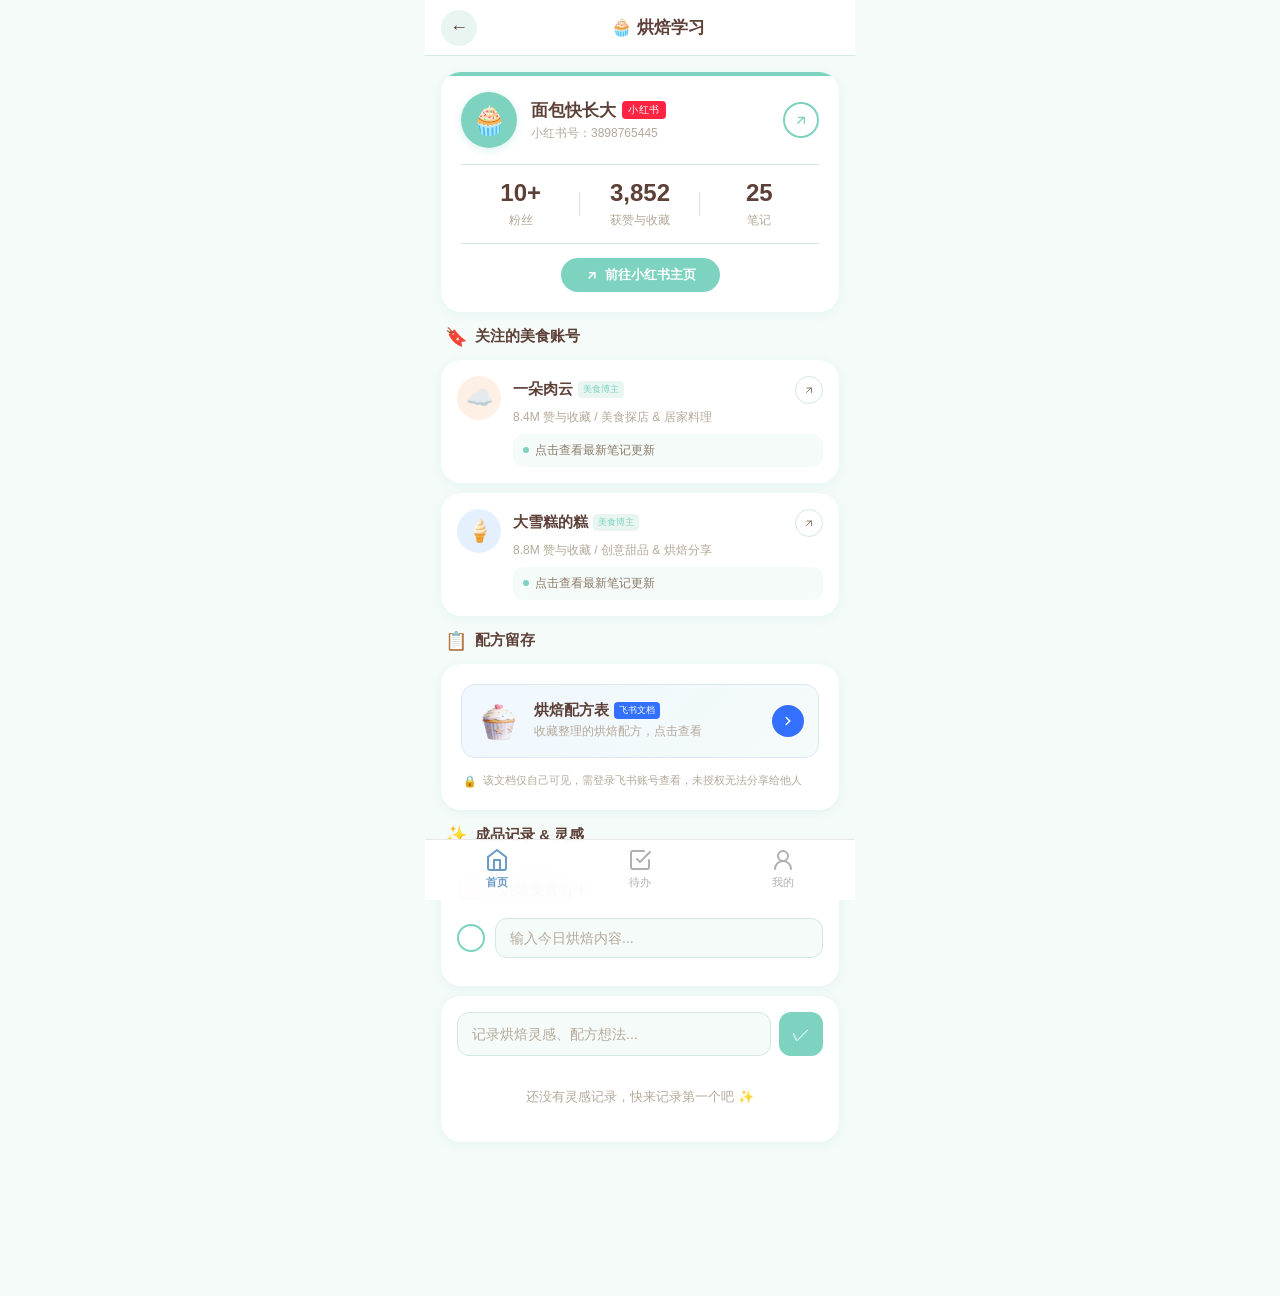
==== commit e775f803: "二级页：去掉三横杠按钮，添加底部导航栏，首页按钮触发抽屉，待办/我的跳转首页对应tab" ====
--- a/detail-baking.html
+++ b/detail-baking.html
@@ -35,7 +35,7 @@
   max-width: 430px;
   margin: 0 auto;
   -webkit-font-smoothing: antialiased;
-  padding-bottom: 90px;
+  padding-bottom: 140px;
 }
 
 /* --- 顶部导航栏 --- */
@@ -481,7 +481,7 @@
 
 /* --- 底部操作栏 --- */
 .footer {
-  position: fixed; bottom: 0; left: 50%; transform: translateX(-50%);
+  position: fixed; bottom: 56px; left: 50%; transform: translateX(-50%);
   width: 100%; max-width: 430px;
   display: flex; gap: 12px;
   padding: 12px 16px;
@@ -537,9 +537,18 @@
 .drawer-menu-item.active { background: var(--mint-light); color: var(--mint); font-weight: 600; }
 .drawer-menu-item .menu-emoji { font-size: 20px; width: 28px; text-align: center; flex-shrink: 0; }
 .drawer-menu-item.home-link { border-bottom: 1px solid var(--border); margin-bottom: 8px; color: var(--mint); font-weight: 600; }
-.drawer-footer { padding: 16px 20px; padding-bottom: calc(20px + env(safe-area-inset-bottom, 20px)); border-top: 1px solid var(--border); }
+.drawer-footer { padding: 16px 20px; padding-bottom: calc(20px + env(safe-area-inset-bottom, 20px) + 56px)); border-top: 1px solid var(--border); }
 .drawer-reset-btn { width: 100%; padding: 12px; border-radius: 12px; background: var(--mint-light); border: 1.5px solid var(--mint); color: var(--choco); font-size: 13px; font-weight: 500; cursor: pointer; transition: all 0.2s; }
 .drawer-reset-btn:active { background: var(--mint); color: #fff; }
+
+/* ===== 底部导航栏 ===== */
+.bottom-nav { position: fixed; bottom: 0; left: 50%; transform: translateX(-50%); width: 100%; max-width: 430px; display: flex; background: rgba(255,255,255,0.95); backdrop-filter: blur(16px); -webkit-backdrop-filter: blur(16px); border-top: 1px solid #E8E8E8; z-index: 200; padding-bottom: env(safe-area-inset-bottom, 0); }
+.nav-tab { flex: 1; display: flex; flex-direction: column; align-items: center; justify-content: center; gap: 3px; padding: 8px 0 10px; cursor: pointer; background: none; border: none; transition: all 0.2s; font-family: inherit; }
+.nav-tab:active { transform: scale(0.92); }
+.nav-tab svg { width: 24px; height: 24px; color: #B0B0B0; transition: color 0.2s; }
+.nav-tab .nav-tab-label { font-size: 11px; color: #B0B0B0; font-weight: 500; transition: color 0.2s; }
+.nav-tab.active svg { color: #6B9AC4; }
+.nav-tab.active .nav-tab-label { color: #6B9AC4; font-weight: 600; }
 </style>
 </head>
 <body>
@@ -575,9 +584,7 @@
 <div class="header">
   <a class="header-back" href="index.html">←</a>
   <span class="header-title">🧁 烘焙学习</span>
-  <button type="button" class="header-drawer" id="drawerBtn">
-    <span></span><span></span><span></span>
-  </button>
+  
 </div>
 
 <!-- 主体内容 -->
@@ -888,5 +895,30 @@
   });
 }
 </script>
+
+<!-- ===== 底部导航栏 ===== -->
+<div class="bottom-nav">
+  <button class="nav-tab active" id="navHome" type="button">
+    <svg viewBox="0 0 24 24" fill="none" stroke="currentColor" stroke-width="2" stroke-linecap="round" stroke-linejoin="round"><path d="M3 9l9-7 9 7v11a2 2 0 01-2 2H5a2 2 0 01-2-2z"/><polyline points="9 22 9 12 15 12 15 22"/></svg>
+    <span class="nav-tab-label">首页</span>
+  </button>
+  <button class="nav-tab" id="navTodo" type="button">
+    <svg viewBox="0 0 24 24" fill="none" stroke="currentColor" stroke-width="2" stroke-linecap="round" stroke-linejoin="round"><path d="M9 11l3 3L22 4"/><path d="M21 12v7a2 2 0 01-2 2H5a2 2 0 01-2-2V5a2 2 0 012-2h11"/></svg>
+    <span class="nav-tab-label">待办</span>
+  </button>
+  <button class="nav-tab" id="navMine" type="button">
+    <svg viewBox="0 0 24 24" fill="none" stroke="currentColor" stroke-width="2" stroke-linecap="round" stroke-linejoin="round"><circle cx="12" cy="8" r="5"/><path d="M20 21a8 8 0 10-16 0"/></svg>
+    <span class="nav-tab-label">我的</span>
+  </button>
+</div>
+<script>
+document.addEventListener('DOMContentLoaded',function(){
+  var h=document.getElementById('navHome'),t=document.getElementById('navTodo'),m=document.getElementById('navMine');
+  if(h)h.addEventListener('click',function(e){e.preventDefault();e.stopPropagation();if(typeof toggleDrawer==='function'){toggleDrawer()}});
+  if(t)t.addEventListener('click',function(e){e.preventDefault();e.stopPropagation();window.location.href='index.html#todo'});
+  if(m)m.addEventListener('click',function(e){e.preventDefault();e.stopPropagation();window.location.href='index.html#mine'});
+});
+</script>
+
 </body>
 </html>
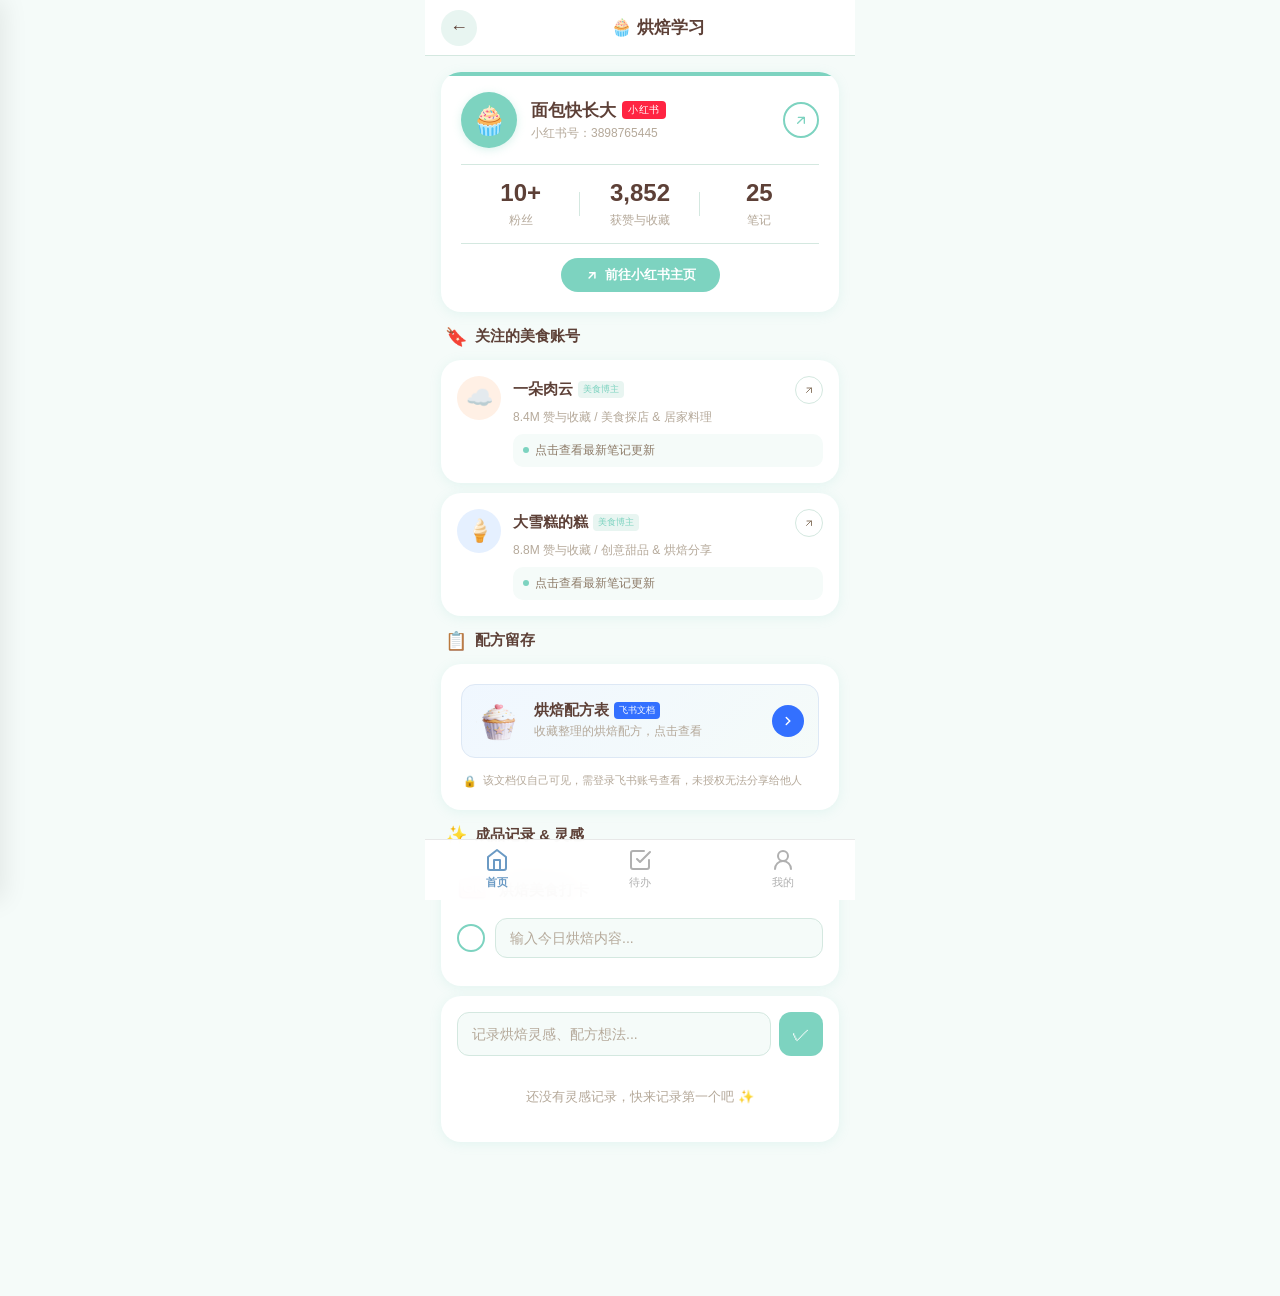
==== commit 75468163: "抽屉改为左侧滑出+宽度减半(280→160px)，首页及12个二级页同步调整" ====
--- a/detail-baking.html
+++ b/detail-baking.html
@@ -525,19 +525,19 @@
 /* --- 右侧抽屉 --- */
 .drawer-overlay { position: fixed; top: 0; left: 0; right: 0; bottom: 0; background: rgba(0,0,0,0.35); z-index: 300; opacity: 0; visibility: hidden; transition: all 0.3s ease; }
 .drawer-overlay.open { opacity: 1; visibility: visible; }
-.drawer { position: fixed; top: 0; right: -300px; width: 280px; height: 100%; background: var(--white); z-index: 301; transition: right 0.35s cubic-bezier(0.32,0.72,0,1); display: flex; flex-direction: column; box-shadow: -4px 0 24px rgba(0,0,0,0.08); }
-.drawer.open { right: 0; }
-.drawer-header { padding: 24px 20px 16px; border-bottom: 1px solid var(--border); }
-.drawer-avatar { width: 56px; height: 56px; border-radius: 50%; background: var(--mint); display: flex; align-items: center; justify-content: center; margin-bottom: 12px; font-size: 28px; }
-.drawer-title { font-size: 18px; font-weight: 700; color: var(--choco); margin-bottom: 4px; }
-.drawer-subtitle { font-size: 13px; color: var(--choco-hint); }
+.drawer { position: fixed; top: 0; left: -160px; width: 160px; height: 100%; background: var(--white); z-index: 301; transition: left 0.35s cubic-bezier(0.32,0.72,0,1); display: flex; flex-direction: column; box-shadow: 4px 0 24px rgba(0,0,0,0.08); }
+.drawer.open { left: 0; }
+.drawer-header { padding: 16px 12px 12px; border-bottom: 1px solid var(--border); }
+.drawer-avatar { width: 40px; height: 40px; border-radius: 50%; background: var(--mint); display: flex; align-items: center; justify-content: center; margin-bottom: 8px; font-size: 28px; }
+.drawer-title { font-size: 15px; font-weight: 700; color: var(--choco); margin-bottom: 4px; }
+.drawer-subtitle { font-size: 11px; color: var(--choco-hint); }
 .drawer-menu { flex: 1; overflow-y: auto; padding: 12px 0; }
-.drawer-menu-item { display: flex; align-items: center; gap: 12px; padding: 12px 20px; cursor: pointer; transition: background 0.2s; text-decoration: none; color: var(--choco); font-size: 15px; }
+.drawer-menu-item { display: flex; align-items: center; gap: 8px; padding: 8px 12px; cursor: pointer; transition: background 0.2s; text-decoration: none; color: var(--choco); font-size: 13px; }
 .drawer-menu-item:active { background: var(--mint-light); }
 .drawer-menu-item.active { background: var(--mint-light); color: var(--mint); font-weight: 600; }
-.drawer-menu-item .menu-emoji { font-size: 20px; width: 28px; text-align: center; flex-shrink: 0; }
+.drawer-menu-item .menu-emoji { font-size: 16px; width: 20px; text-align: center; flex-shrink: 0; }
 .drawer-menu-item.home-link { border-bottom: 1px solid var(--border); margin-bottom: 8px; color: var(--mint); font-weight: 600; }
-.drawer-footer { padding: 16px 20px; padding-bottom: calc(20px + env(safe-area-inset-bottom, 20px) + 56px)); border-top: 1px solid var(--border); }
+.drawer-footer { padding: 12px 12px; padding-bottom: calc(20px + env(safe-area-inset-bottom, 20px) + 56px)); border-top: 1px solid var(--border); }
 .drawer-reset-btn { width: 100%; padding: 12px; border-radius: 12px; background: var(--mint-light); border: 1.5px solid var(--mint); color: var(--choco); font-size: 13px; font-weight: 500; cursor: pointer; transition: all 0.2s; }
 .drawer-reset-btn:active { background: var(--mint); color: #fff; }
 
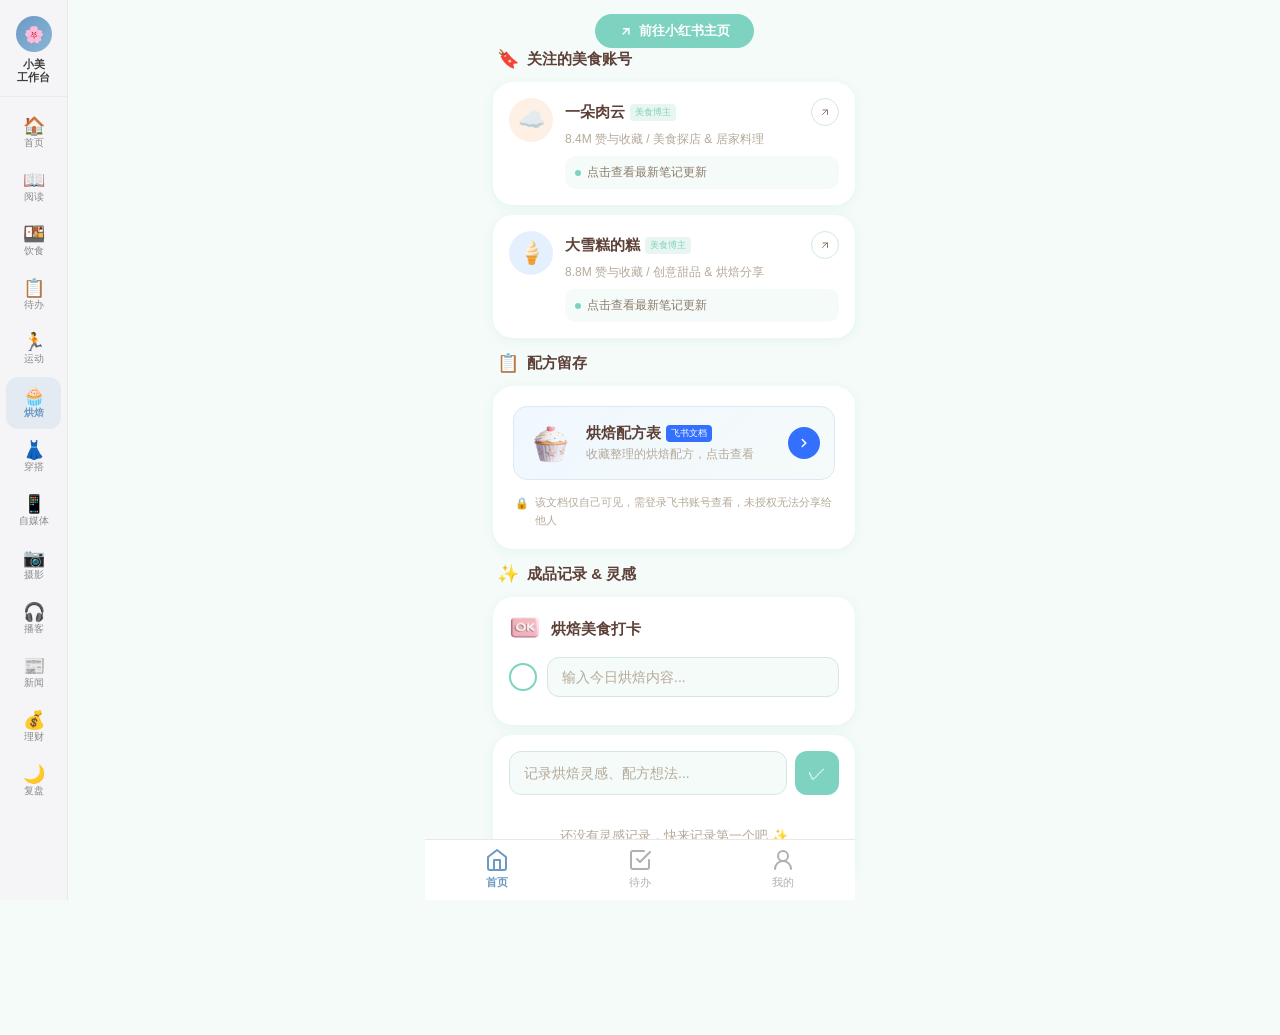
==== commit 97fb59db: "版式重构：左侧固定侧边栏(小美工作台+12项2字简称)，移除旧抽屉，体重管理改待办，全站统一" ====
--- a/detail-baking.html
+++ b/detail-baking.html
@@ -3,7 +3,7 @@
 <head>
 <meta charset="UTF-8">
 <meta name="viewport" content="width=device-width, initial-scale=1.0, maximum-scale=1.0, user-scalable=no">
-<title>烘焙学习</title>
+<title>🧁 烘焙</title>
 <meta name="theme-color" content="#7DD3C0">
 <meta name="apple-mobile-web-app-capable" content="yes">
 <meta name="apple-mobile-web-app-status-bar-style" content="default">
@@ -12,7 +12,7 @@
 <link rel="icon" type="image/png" href="icons/favicon-32.png">
 <style>
 /* ============================================
-   烘焙学习页 - 薄荷绿×巧克力棕
+   烘焙页 - 薄荷绿×巧克力棕
    ============================================ */
 :root {
   --mint: #7DD3C0;
@@ -36,7 +36,7 @@
   margin: 0 auto;
   -webkit-font-smoothing: antialiased;
   padding-bottom: 140px;
-}
+ padding-left: 68px;
 
 /* --- 顶部导航栏 --- */
 .header {
@@ -549,78 +549,47 @@
 .nav-tab .nav-tab-label { font-size: 11px; color: #B0B0B0; font-weight: 500; transition: color 0.2s; }
 .nav-tab.active svg { color: #6B9AC4; }
 .nav-tab.active .nav-tab-label { color: #6B9AC4; font-weight: 600; }
+
+/* ===== 左侧固定侧边栏 ===== */
+.sidebar { position: fixed; top: 0; left: 0; width: 68px; height: 100vh; background: #F5F5F7; z-index: 250; display: flex; flex-direction: column; border-right: 1px solid #E8E8E8; }
+.sidebar-header { padding: 16px 0 12px; text-align: center; border-bottom: 1px solid #ECECEC; flex-shrink: 0; }
+.sidebar-avatar { width: 36px; height: 36px; border-radius: 50%; background: linear-gradient(135deg, #6B9AC4 0%, #8AB5D6 100%); margin: 0 auto 6px; display: flex; align-items: center; justify-content: center; font-size: 16px; }
+.sidebar-name { font-size: 11px; font-weight: 700; color: #3D3D3D; line-height: 1.2; }
+.sidebar-menu { flex: 1; overflow-y: auto; padding: 8px 0; -webkit-overflow-scrolling: touch; }
+.sidebar-menu::-webkit-scrollbar { display: none; }
+.sidebar-item { display: flex; flex-direction: column; align-items: center; justify-content: center; gap: 2px; padding: 10px 4px; cursor: pointer; text-decoration: none; color: #8A8A8A; transition: all 0.2s; margin: 2px 6px; border-radius: 12px; }
+.sidebar-item:active { transform: scale(0.92); }
+.sidebar-item .sb-icon { font-size: 18px; line-height: 1; }
+.sidebar-item .sb-label { font-size: 10px; font-weight: 500; line-height: 1.2; }
+.sidebar-item.active { background: rgba(107, 154, 196, 0.12); color: #6B9AC4; }
+.sidebar-item.active .sb-label { font-weight: 700; }
 </style>
 </head>
 <body>
-<!-- 右侧滑出抽屉 -->
-<div class="drawer-overlay" id="drawerOverlay"></div>
-<div class="drawer" id="sideDrawer">
-  <div class="drawer-header">
-    <div class="drawer-avatar">🧁</div>
-    <div class="drawer-title">每日打卡工作台</div>
-    <div class="drawer-subtitle">每天进步一点点 ✨</div>
+<!-- ===== 左侧固定侧边栏 ===== -->
+<div class="sidebar">
+  <div class="sidebar-header">
+    <div class="sidebar-avatar">🌸</div>
+    <div class="sidebar-name">小美<br>工作台</div>
   </div>
-  <div class="drawer-menu">
-    <a class="drawer-menu-item home-link" href="index.html"><span class="menu-emoji">🏠</span>返回首页</a>
-    <a class="drawer-menu-item" href="detail-reading.html"><span class="menu-emoji">📖</span>每日阅读</a>
-    <a class="drawer-menu-item" href="detail-eating.html"><span class="menu-emoji">🍱</span>好好吃饭</a>
-    <a class="drawer-menu-item" href="detail-weight.html"><span class="menu-emoji">🧍‍♀️</span>体重管理</a>
-    <a class="drawer-menu-item" href="detail-exercise.html"><span class="menu-emoji">🏃</span>锻炼身体</a>
-    <a class="drawer-menu-item active" href="detail-baking.html"><span class="menu-emoji">🧁</span>烘焙学习</a>
-    <a class="drawer-menu-item" href="detail-fashion.html"><span class="menu-emoji">👗</span>穿搭美妆</a>
-    <a class="drawer-menu-item" href="detail-media.html"><span class="menu-emoji">📱</span>自媒体计划</a>
-    <a class="drawer-menu-item" href="detail-photo.html"><span class="menu-emoji">📷</span>摄影剪辑</a>
-    <a class="drawer-menu-item" href="detail-podcast.html"><span class="menu-emoji">🎧</span>每日播客</a>
-    <a class="drawer-menu-item" href="detail-news.html"><span class="menu-emoji">📰</span>新闻热点</a>
-    <a class="drawer-menu-item" href="detail-finance.html"><span class="menu-emoji">💰</span>理财知识</a>
-    <a class="drawer-menu-item" href="detail-review.html"><span class="menu-emoji">🌙</span>每日复盘</a>
-  </div>
-  <div class="drawer-footer">
-    <button class="drawer-reset-btn" id="resetBtn">🔄 每日重置</button>
+  <div class="sidebar-menu">
+    <a class="sidebar-item" href="index.html"><span class="sb-icon">🏠</span><span class="sb-label">首页</span></a>
+    <a class="sidebar-item" href="detail-reading.html"><span class="sb-icon">📖</span><span class="sb-label">阅读</span></a>
+    <a class="sidebar-item" href="detail-eating.html"><span class="sb-icon">🍱</span><span class="sb-label">饮食</span></a>
+    <a class="sidebar-item" href="detail-weight.html"><span class="sb-icon">📋</span><span class="sb-label">待办</span></a>
+    <a class="sidebar-item" href="detail-exercise.html"><span class="sb-icon">🏃</span><span class="sb-label">运动</span></a>
+    <a class="sidebar-item active" href="detail-baking.html"><span class="sb-icon">🧁</span><span class="sb-label">烘焙</span></a>
+    <a class="sidebar-item" href="detail-fashion.html"><span class="sb-icon">👗</span><span class="sb-label">穿搭</span></a>
+    <a class="sidebar-item" href="detail-media.html"><span class="sb-icon">📱</span><span class="sb-label">自媒体</span></a>
+    <a class="sidebar-item" href="detail-photo.html"><span class="sb-icon">📷</span><span class="sb-label">摄影</span></a>
+    <a class="sidebar-item" href="detail-podcast.html"><span class="sb-icon">🎧</span><span class="sb-label">播客</span></a>
+    <a class="sidebar-item" href="detail-news.html"><span class="sb-icon">📰</span><span class="sb-label">新闻</span></a>
+    <a class="sidebar-item" href="detail-finance.html"><span class="sb-icon">💰</span><span class="sb-label">理财</span></a>
+    <a class="sidebar-item" href="detail-review.html"><span class="sb-icon">🌙</span><span class="sb-label">复盘</span></a>
   </div>
 </div>
 
-<!-- 顶部导航栏 -->
-<div class="header">
-  <a class="header-back" href="index.html">←</a>
-  <span class="header-title">🧁 烘焙学习</span>
-  
-</div>
-
-<!-- 主体内容 -->
-<div class="main">
-
-  <!-- 第1步：我的小红书账号 -->
-  <div class="xhs-card">
-    <div class="xhs-header">
-      <div class="xhs-avatar">🧁</div>
-      <div class="xhs-info">
-        <div class="xhs-name">
-          面包快长大
-          <span class="xhs-tag">小红书</span>
-        </div>
-        <div class="xhs-id">小红书号：3898765445</div>
-      </div>
-      <a class="xhs-jump-btn" id="xhsJumpBtn" href="https://xhslink.cn/m/6hJOHOEckM2" target="_blank" rel="noopener" title="跳转小红书主页">
-        <svg viewBox="0 0 24 24" fill="none" stroke="currentColor" stroke-width="2" stroke-linecap="round" stroke-linejoin="round">
-          <path d="M7 17l9.2-9.2M17 17V8H8"/>
-        </svg>
-      </a>
-    </div>
-    <div class="xhs-stats">
-      <div class="xhs-stat-item">
-        <div class="xhs-stat-num" id="xhsFollowers">10+</div>
-        <div class="xhs-stat-label">粉丝</div>
-      </div>
-      <div class="xhs-stat-item">
-        <div class="xhs-stat-num" id="xhsLikes">3,852</div>
-        <div class="xhs-stat-label">获赞与收藏</div>
-      </div>
-      <div class="xhs-stat-item">
-        <div class="xhs-stat-num" id="xhsVideos">25</div>
-        <div class="xhs-stat-label">笔记</div>
-      </div>
-    </div>
+
     <div class="xhs-link-row">
       <a class="xhs-link" id="xhsLink" href="https://xhslink.cn/m/6hJOHOEckM2" target="_blank" rel="noopener">
         <svg width="14" height="14" viewBox="0 0 24 24" fill="none" stroke="currentColor" stroke-width="2.5" stroke-linecap="round"><path d="M7 17l9.2-9.2M17 17V8H8"/></svg>
@@ -827,16 +796,12 @@
 function showToast(msg){var e=document.getElementById('appToast');if(e)e.remove();var t=document.createElement('div');t.className='toast';t.id='appToast';t.textContent=msg;document.body.appendChild(t);requestAnimationFrame(function(){t.classList.add('show')});setTimeout(function(){t.classList.remove('show');setTimeout(function(){t.remove()},300)},1500)}
 
 /* 抽屉 */
-function toggleDrawer(){var o=document.getElementById('drawerOverlay'),d=document.getElementById('sideDrawer');var isOpen=d.classList.contains('open');if(isOpen){d.classList.remove('open');o.classList.remove('open');document.body.style.overflow=''}else{d.classList.add('open');o.classList.add('open');document.body.style.overflow='hidden'}}
-function resetToday(){try{localStorage.setItem('checkin_records',JSON.stringify({}))}catch(e){}toggleDrawer();showToast('今日打卡已重置 🧁')}
+/* 抽屉已移除，使用侧边栏导航 */
+function resetToday(){try{localStorage.setItem('checkin_records',JSON.stringify({}))}catch(e){}showToast('今日打卡已重置 🧁')}
 
 /* 事件绑定 */
 document.addEventListener('DOMContentLoaded',function(){
-  var btn=document.getElementById('drawerBtn');
-  var overlay=document.getElementById('drawerOverlay');
   var resetBtn=document.getElementById('resetBtn');
-  if(btn)btn.addEventListener('click',function(e){e.preventDefault();e.stopPropagation();toggleDrawer()});
-  if(overlay)overlay.addEventListener('click',function(e){toggleDrawer()});
   if(resetBtn)resetBtn.addEventListener('click',function(e){e.preventDefault();e.stopPropagation();resetToday()});
 
   /* 烘焙打卡 - 圆形待办按钮 */
@@ -914,7 +879,7 @@
 <script>
 document.addEventListener('DOMContentLoaded',function(){
   var h=document.getElementById('navHome'),t=document.getElementById('navTodo'),m=document.getElementById('navMine');
-  if(h)h.addEventListener('click',function(e){e.preventDefault();e.stopPropagation();if(typeof toggleDrawer==='function'){toggleDrawer()}});
+  if(h)h.addEventListener('click',function(e){e.preventDefault();e.stopPropagation();window.location.href='index.html'});
   if(t)t.addEventListener('click',function(e){e.preventDefault();e.stopPropagation();window.location.href='index.html#todo'});
   if(m)m.addEventListener('click',function(e){e.preventDefault();e.stopPropagation();window.location.href='index.html#mine'});
 });
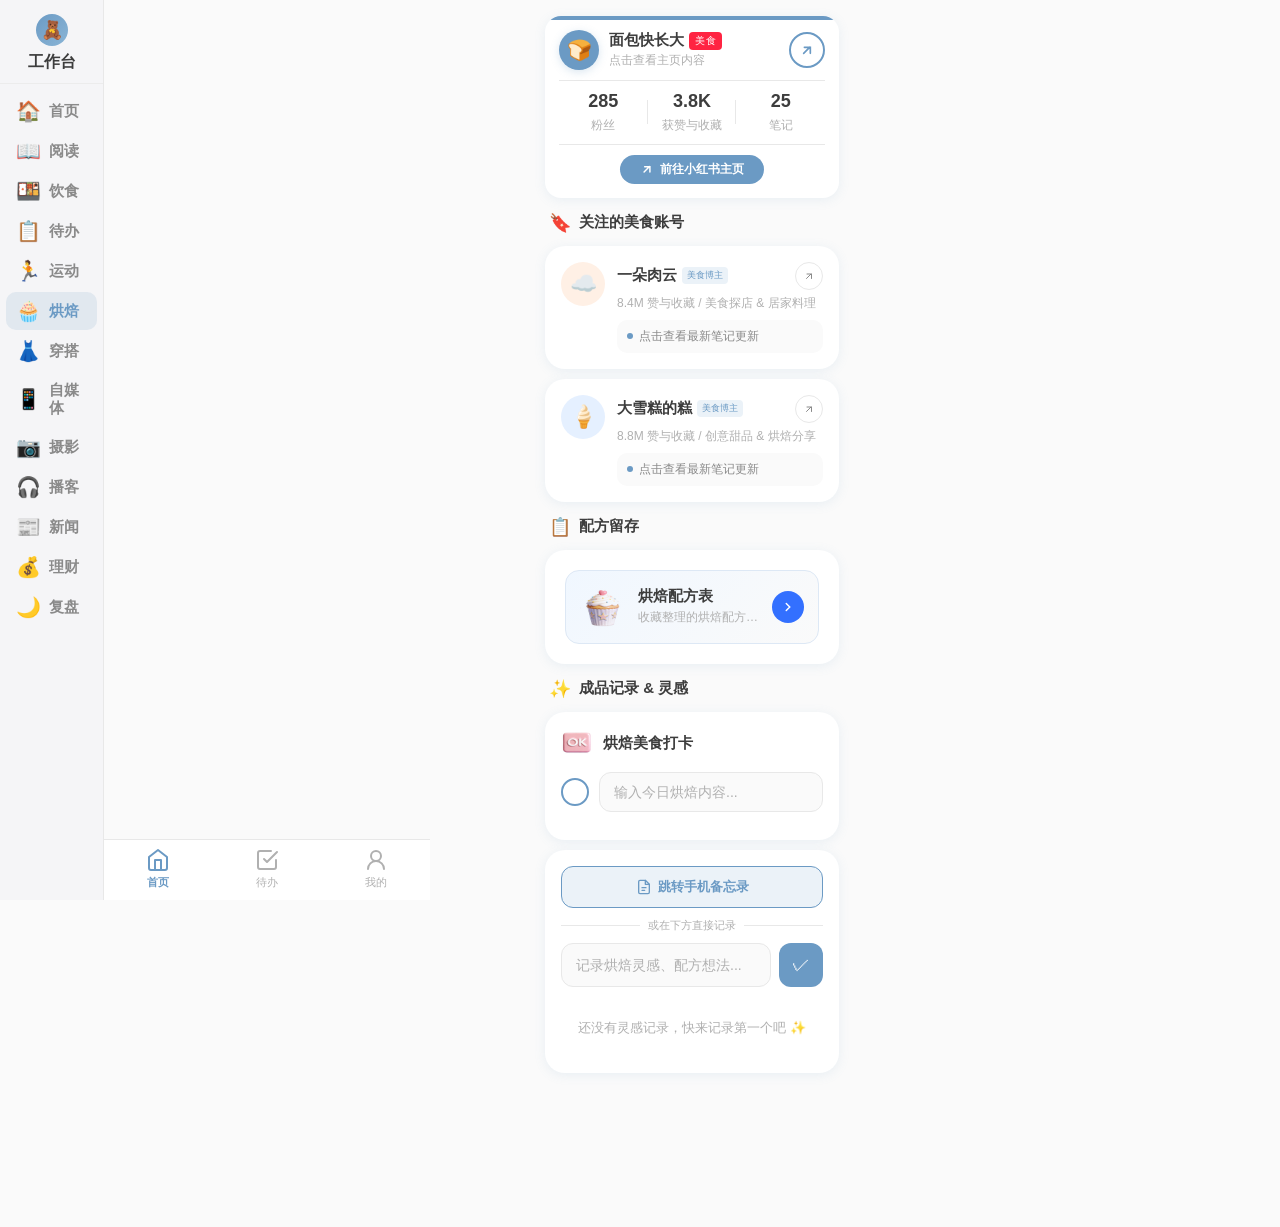
==== commit fa3df023: "运动页：打卡数据持久化+历史记录+Keep链接更新；烘焙页：小红书卡片(面包快长大)+配方表精简+备忘录跳转" ====
--- a/detail-baking.html
+++ b/detail-baking.html
@@ -4,7 +4,7 @@
 <meta charset="UTF-8">
 <meta name="viewport" content="width=device-width, initial-scale=1.0, maximum-scale=1.0, user-scalable=no">
 <title>🧁 烘焙</title>
-<meta name="theme-color" content="#7DD3C0">
+<meta name="theme-color" content="#6B9AC4">
 <meta name="apple-mobile-web-app-capable" content="yes">
 <meta name="apple-mobile-web-app-status-bar-style" content="default">
 <link rel="apple-touch-icon" href="icons/apple-touch-icon.png">
@@ -15,16 +15,16 @@
    烘焙页 - 薄荷绿×巧克力棕
    ============================================ */
 :root {
-  --mint: #7DD3C0;
-  --mint-light: #E8F5F1;
-  --mint-lighter: #F5FBF9;
-  --choco: #5D4037;
-  --choco-light: #8D7B68;
-  --choco-hint: #B5A99A;
-  --border: #D4E8E0;
+  --mint: #6B9AC4;
+  --mint-light: #EBF2F8;
+  --mint-lighter: #FAFAFA;
+  --choco: #3D3D3D;
+  --choco-light: #8A8A8A;
+  --choco-hint: #B0B0B0;
+  --border: #E8E8E8;
   --white: #FFFFFF;
-  --shadow: 0 2px 12px rgba(125, 211, 192, 0.15);
-  --shadow-float: 0 4px 20px rgba(125, 211, 192, 0.20);
+  --shadow: 0 2px 12px rgba(107, 154, 196, 0.12);
+  --shadow-float: 0 4px 20px rgba(107, 154, 196, 0.15);
 }
 *, *::before, *::after { margin: 0; padding: 0; box-sizing: border-box; }
 body {
@@ -36,7 +36,7 @@
   margin: 0 auto;
   -webkit-font-smoothing: antialiased;
   padding-bottom: 140px;
- padding-left: 68px;
+ padding-left: 104px; }
 
 /* --- 顶部导航栏 --- */
 .header {
@@ -83,8 +83,8 @@
    ============================================ */
 .xhs-card {
   background: var(--white);
-  border-radius: 20px;
-  padding: 20px;
+  border-radius: 16px;
+  padding: 14px;
   margin-bottom: 14px;
   box-shadow: var(--shadow);
   position: relative;
@@ -100,21 +100,21 @@
 .xhs-header {
   display: flex;
   align-items: center;
-  gap: 14px;
-  margin-bottom: 16px;
+  gap: 10px;
+  margin-bottom: 10px;
 }
 .xhs-avatar {
-  width: 56px; height: 56px; border-radius: 50%;
+  width: 40px; height: 40px; border-radius: 50%;
   background: var(--mint);
   display: flex; align-items: center; justify-content: center;
-  font-size: 28px; flex-shrink: 0;
-  box-shadow: 0 2px 8px rgba(125, 211, 192, 0.3);
+  font-size: 20px; flex-shrink: 0;
+  box-shadow: 0 2px 8px rgba(107, 154, 196, 0.25);
 }
 .xhs-info { flex: 1; min-width: 0; }
 .xhs-name {
-  font-size: 17px; font-weight: 700; color: var(--choco);
-  margin-bottom: 3px;
-  display: flex; align-items: center; gap: 6px;
+  font-size: 15px; font-weight: 700; color: var(--choco);
+  margin-bottom: 2px;
+  display: flex; align-items: center; gap: 5px;
 }
 .xhs-name .xhs-tag {
   font-size: 10px; font-weight: 500;
@@ -137,7 +137,7 @@
 .xhs-stats {
   display: flex;
   gap: 0;
-  padding: 14px 0;
+  padding: 10px 0;
   border-top: 1px solid var(--border);
   border-bottom: 1px solid var(--border);
 }
@@ -154,7 +154,7 @@
   background: var(--border);
 }
 .xhs-stat-num {
-  font-size: 24px; font-weight: 700; color: var(--choco);
+  font-size: 18px; font-weight: 700; color: var(--choco);
   line-height: 1.2;
 }
 .xhs-stat-label {
@@ -162,7 +162,7 @@
   margin-top: 4px;
 }
 .xhs-link-row {
-  margin-top: 14px;
+  margin-top: 10px;
   display: flex;
   align-items: center;
   justify-content: center;
@@ -171,11 +171,11 @@
   display: inline-flex;
   align-items: center;
   gap: 6px;
-  padding: 8px 24px;
-  border-radius: 20px;
+  padding: 6px 20px;
+  border-radius: 18px;
   background: var(--mint);
   color: var(--white);
-  font-size: 13px;
+  font-size: 12px;
   font-weight: 600;
   text-decoration: none;
   transition: all 0.2s;
@@ -286,7 +286,7 @@
 .recipe-doc {
   display: flex; align-items: center; gap: 14px;
   padding: 14px;
-  background: linear-gradient(135deg, #F0F7FF 0%, #F5FBF9 100%);
+  background: linear-gradient(135deg, #F0F7FF 0%, #FAFAFA 100%);
   border-radius: 14px;
   border: 1px solid #DDE8F5;
   cursor: pointer;
@@ -400,7 +400,7 @@
 .todo-input::placeholder { color: var(--choco-hint); }
 .todo-input.done {
   background: #F5F5F5;
-  color: #B5A99A;
+  color: #B0B0B0;
   text-decoration: line-through;
 }
 .checkin-date {
@@ -414,6 +414,23 @@
   padding: 16px;
   box-shadow: var(--shadow);
 }
+.memo-jump-btn {
+  display: flex; align-items: center; justify-content: center; gap: 6px;
+  width: 100%; height: 42px;
+  border: 1.5px solid var(--mint); border-radius: 12px;
+  background: var(--mint-light); color: var(--mint);
+  font-size: 13px; font-weight: 600;
+  cursor: pointer; transition: all 0.2s;
+  margin-bottom: 10px;
+  font-family: inherit;
+}
+.memo-jump-btn:active { background: var(--mint); color: var(--white); transform: scale(0.97); }
+.memo-divider {
+  display: flex; align-items: center; gap: 8px;
+  margin: 10px 0;
+}
+.memo-divider-line { flex: 1; height: 1px; background: var(--border); }
+.memo-divider-text { font-size: 11px; color: var(--choco-hint); }
 .inspiration-input-row {
   display: flex; gap: 8px; margin-bottom: 12px;
 }
@@ -481,8 +498,7 @@
 
 /* --- 底部操作栏 --- */
 .footer {
-  position: fixed; bottom: 56px; left: 50%; transform: translateX(-50%);
-  width: 100%; max-width: 430px;
+  position: fixed; bottom: 56px; left: 104px; right: 0; width: auto; max-width: calc(430px - 104px);
   display: flex; gap: 12px;
   padding: 12px 16px;
   padding-bottom: max(12px, env(safe-area-inset-bottom));
@@ -542,7 +558,7 @@
 .drawer-reset-btn:active { background: var(--mint); color: #fff; }
 
 /* ===== 底部导航栏 ===== */
-.bottom-nav { position: fixed; bottom: 0; left: 50%; transform: translateX(-50%); width: 100%; max-width: 430px; display: flex; background: rgba(255,255,255,0.95); backdrop-filter: blur(16px); -webkit-backdrop-filter: blur(16px); border-top: 1px solid #E8E8E8; z-index: 200; padding-bottom: env(safe-area-inset-bottom, 0); }
+.bottom-nav { position: fixed; bottom: 0; left: 104px; right: 0; width: auto; max-width: calc(430px - 104px); display: flex; background: rgba(255,255,255,0.95); backdrop-filter: blur(16px); -webkit-backdrop-filter: blur(16px); border-top: 1px solid #E8E8E8; z-index: 200; padding-bottom: env(safe-area-inset-bottom, 0); }
 .nav-tab { flex: 1; display: flex; flex-direction: column; align-items: center; justify-content: center; gap: 3px; padding: 8px 0 10px; cursor: pointer; background: none; border: none; transition: all 0.2s; font-family: inherit; }
 .nav-tab:active { transform: scale(0.92); }
 .nav-tab svg { width: 24px; height: 24px; color: #B0B0B0; transition: color 0.2s; }
@@ -551,17 +567,17 @@
 .nav-tab.active .nav-tab-label { color: #6B9AC4; font-weight: 600; }
 
 /* ===== 左侧固定侧边栏 ===== */
-.sidebar { position: fixed; top: 0; left: 0; width: 68px; height: 100vh; background: #F5F5F7; z-index: 250; display: flex; flex-direction: column; border-right: 1px solid #E8E8E8; }
-.sidebar-header { padding: 16px 0 12px; text-align: center; border-bottom: 1px solid #ECECEC; flex-shrink: 0; }
-.sidebar-avatar { width: 36px; height: 36px; border-radius: 50%; background: linear-gradient(135deg, #6B9AC4 0%, #8AB5D6 100%); margin: 0 auto 6px; display: flex; align-items: center; justify-content: center; font-size: 16px; }
-.sidebar-name { font-size: 11px; font-weight: 700; color: #3D3D3D; line-height: 1.2; }
-.sidebar-menu { flex: 1; overflow-y: auto; padding: 8px 0; -webkit-overflow-scrolling: touch; }
+.sidebar { position: fixed; top: 0; left: 0; width: 104px; height: 100vh; background: #F5F5F7; z-index: 250; display: flex; flex-direction: column; border-right: 1px solid #E8E8E8; }
+.sidebar-header { padding: 14px 10px 10px; border-bottom: 1px solid #ECECEC; flex-shrink: 0; }
+.sidebar-avatar { width: 32px; height: 32px; border-radius: 50%; background: linear-gradient(135deg, #6B9AC4 0%, #8AB5D6 100%); margin: 0 auto 6px; display: flex; align-items: center; justify-content: center; font-size: 18px; }
+.sidebar-name { font-size: 16px; font-weight: 700; color: #3D3D3D; line-height: 1.3; text-align: center; }
+.sidebar-menu { flex: 1; overflow-y: auto; padding: 6px 0; -webkit-overflow-scrolling: touch; }
 .sidebar-menu::-webkit-scrollbar { display: none; }
-.sidebar-item { display: flex; flex-direction: column; align-items: center; justify-content: center; gap: 2px; padding: 10px 4px; cursor: pointer; text-decoration: none; color: #8A8A8A; transition: all 0.2s; margin: 2px 6px; border-radius: 12px; }
-.sidebar-item:active { transform: scale(0.92); }
-.sidebar-item .sb-icon { font-size: 18px; line-height: 1; }
-.sidebar-item .sb-label { font-size: 10px; font-weight: 500; line-height: 1.2; }
-.sidebar-item.active { background: rgba(107, 154, 196, 0.12); color: #6B9AC4; }
+.sidebar-item { display: flex; flex-direction: row; align-items: center; gap: 8px; padding: 9px 10px; cursor: pointer; text-decoration: none; color: #8A8A8A; transition: all 0.2s; margin: 2px 6px; border-radius: 10px; }
+.sidebar-item:active { transform: scale(0.95); }
+.sidebar-item .sb-icon { font-size: 20px; line-height: 1; flex-shrink: 0; }
+.sidebar-item .sb-label { font-size: 15px; font-weight: 600; line-height: 1.2; }
+.sidebar-item.active { background: rgba(107, 154, 196, 0.15); color: #6B9AC4; }
 .sidebar-item.active .sb-label { font-weight: 700; }
 </style>
 </head>
@@ -569,8 +585,8 @@
 <!-- ===== 左侧固定侧边栏 ===== -->
 <div class="sidebar">
   <div class="sidebar-header">
-    <div class="sidebar-avatar">🌸</div>
-    <div class="sidebar-name">小美<br>工作台</div>
+    <div class="sidebar-avatar">🧸</div>
+    <div class="sidebar-name">工作台</div>
   </div>
   <div class="sidebar-menu">
     <a class="sidebar-item" href="index.html"><span class="sb-icon">🏠</span><span class="sb-label">首页</span></a>
@@ -588,8 +604,39 @@
     <a class="sidebar-item" href="detail-review.html"><span class="sb-icon">🌙</span><span class="sb-label">复盘</span></a>
   </div>
 </div>
-
-
+</div>
+
+<!-- ===== 主体内容 ===== -->
+<div class="main">
+  <!-- 第1步：小红书账号卡片 -->
+  <div class="xhs-card">
+    <div class="xhs-header">
+      <div class="xhs-avatar">🍞</div>
+      <div class="xhs-info">
+        <div class="xhs-name">
+          面包快长大
+          <span class="xhs-tag">美食</span>
+        </div>
+        <div class="xhs-id">点击查看主页内容</div>
+      </div>
+      <button class="xhs-jump-btn" id="xhsJumpBtn" type="button">
+        <svg viewBox="0 0 24 24" fill="none" stroke="currentColor" stroke-width="2.5" stroke-linecap="round"><path d="M7 17l9.2-9.2M17 17V8H8"/></svg>
+      </button>
+    </div>
+    <div class="xhs-stats">
+      <div class="xhs-stat-item">
+        <div class="xhs-stat-num">285</div>
+        <div class="xhs-stat-label">粉丝</div>
+      </div>
+      <div class="xhs-stat-item">
+        <div class="xhs-stat-num">3.8K</div>
+        <div class="xhs-stat-label">获赞与收藏</div>
+      </div>
+      <div class="xhs-stat-item">
+        <div class="xhs-stat-num">25</div>
+        <div class="xhs-stat-label">笔记</div>
+      </div>
+    </div>
     <div class="xhs-link-row">
       <a class="xhs-link" id="xhsLink" href="https://xhslink.cn/m/6hJOHOEckM2" target="_blank" rel="noopener">
         <svg width="14" height="14" viewBox="0 0 24 24" fill="none" stroke="currentColor" stroke-width="2.5" stroke-linecap="round"><path d="M7 17l9.2-9.2M17 17V8H8"/></svg>
@@ -658,20 +705,13 @@
       <div class="recipe-doc" id="recipeDoc">
         <div class="recipe-doc-icon"><img src="icons/cupcake-icon-sm.png" alt="配方"></div>
         <div class="recipe-doc-body">
-          <div class="recipe-doc-name">
-            烘焙配方表
-            <span class="recipe-doc-tag">飞书文档</span>
-          </div>
+          <div class="recipe-doc-name">烘焙配方表</div>
           <div class="recipe-doc-desc">收藏整理的烘焙配方，点击查看</div>
         </div>
         <div class="recipe-doc-arrow">
           <svg viewBox="0 0 24 24" fill="none" stroke="currentColor" stroke-width="2.5" stroke-linecap="round"><path d="M9 18l6-6-6-6"/></svg>
         </div>
       </div>
-      <div class="recipe-notice">
-        <span class="lock-icon">🔒</span>
-        <span>该文档仅自己可见，需登录飞书账号查看，未授权无法分享给他人</span>
-      </div>
     </div>
   </div>
 
@@ -697,6 +737,15 @@
 
     <!-- 灵感记录区 -->
     <div class="inspiration-box">
+      <button class="memo-jump-btn" id="memoJumpBtn" type="button">
+        <svg width="16" height="16" viewBox="0 0 24 24" fill="none" stroke="currentColor" stroke-width="2" stroke-linecap="round" stroke-linejoin="round"><path d="M14 2H6a2 2 0 00-2 2v16a2 2 0 002 2h12a2 2 0 002-2V8z"/><polyline points="14 2 14 8 20 8"/><line x1="9" y1="13" x2="15" y2="13"/><line x1="9" y1="17" x2="13" y2="17"/></svg>
+        跳转手机备忘录
+      </button>
+      <div class="memo-divider">
+        <div class="memo-divider-line"></div>
+        <span class="memo-divider-text">或在下方直接记录</span>
+        <div class="memo-divider-line"></div>
+      </div>
       <div class="inspiration-input-row">
         <input type="text" class="inspiration-input" id="inspirationInput" placeholder="记录烘焙灵感、配方想法..." maxlength="200">
         <button class="inspiration-save-btn" id="inspirationSaveBtn" type="button">✓</button>
@@ -846,6 +895,22 @@
     window.location.href='https://bg2633jeoj.feishu.cn/wiki/Xt3bwQ8ZqiCbPxkt0x5c9tXunQe?sheet=397db3';
   });
 
+  /* 跳转手机备忘录 */
+  var memoBtn=document.getElementById('memoJumpBtn');
+  if(memoBtn)memoBtn.addEventListener('click',function(e){
+    e.preventDefault();e.stopPropagation();
+    /* iOS 备忘录 URL scheme，需添加到主屏幕后生效 */
+    var isIOS=/iPad|iPhone|iPod/.test(navigator.userAgent);
+    if(isIOS){
+      window.location.href='mobilenotes://';
+      setTimeout(function(){showToast('若未跳转，请将页面"添加到主屏幕"后重试')},500);
+    }else{
+      /* Android 尝试打开备忘录 */
+      window.location.href='content://com.android.notes/';
+      setTimeout(function(){showToast('若未跳转，可在下方直接记录灵感')},500);
+    }
+  });
+
   /* 初始化打卡状态和灵感列表 */
   updateBakingCheckin(isChecked(5));
   renderInspirations();
